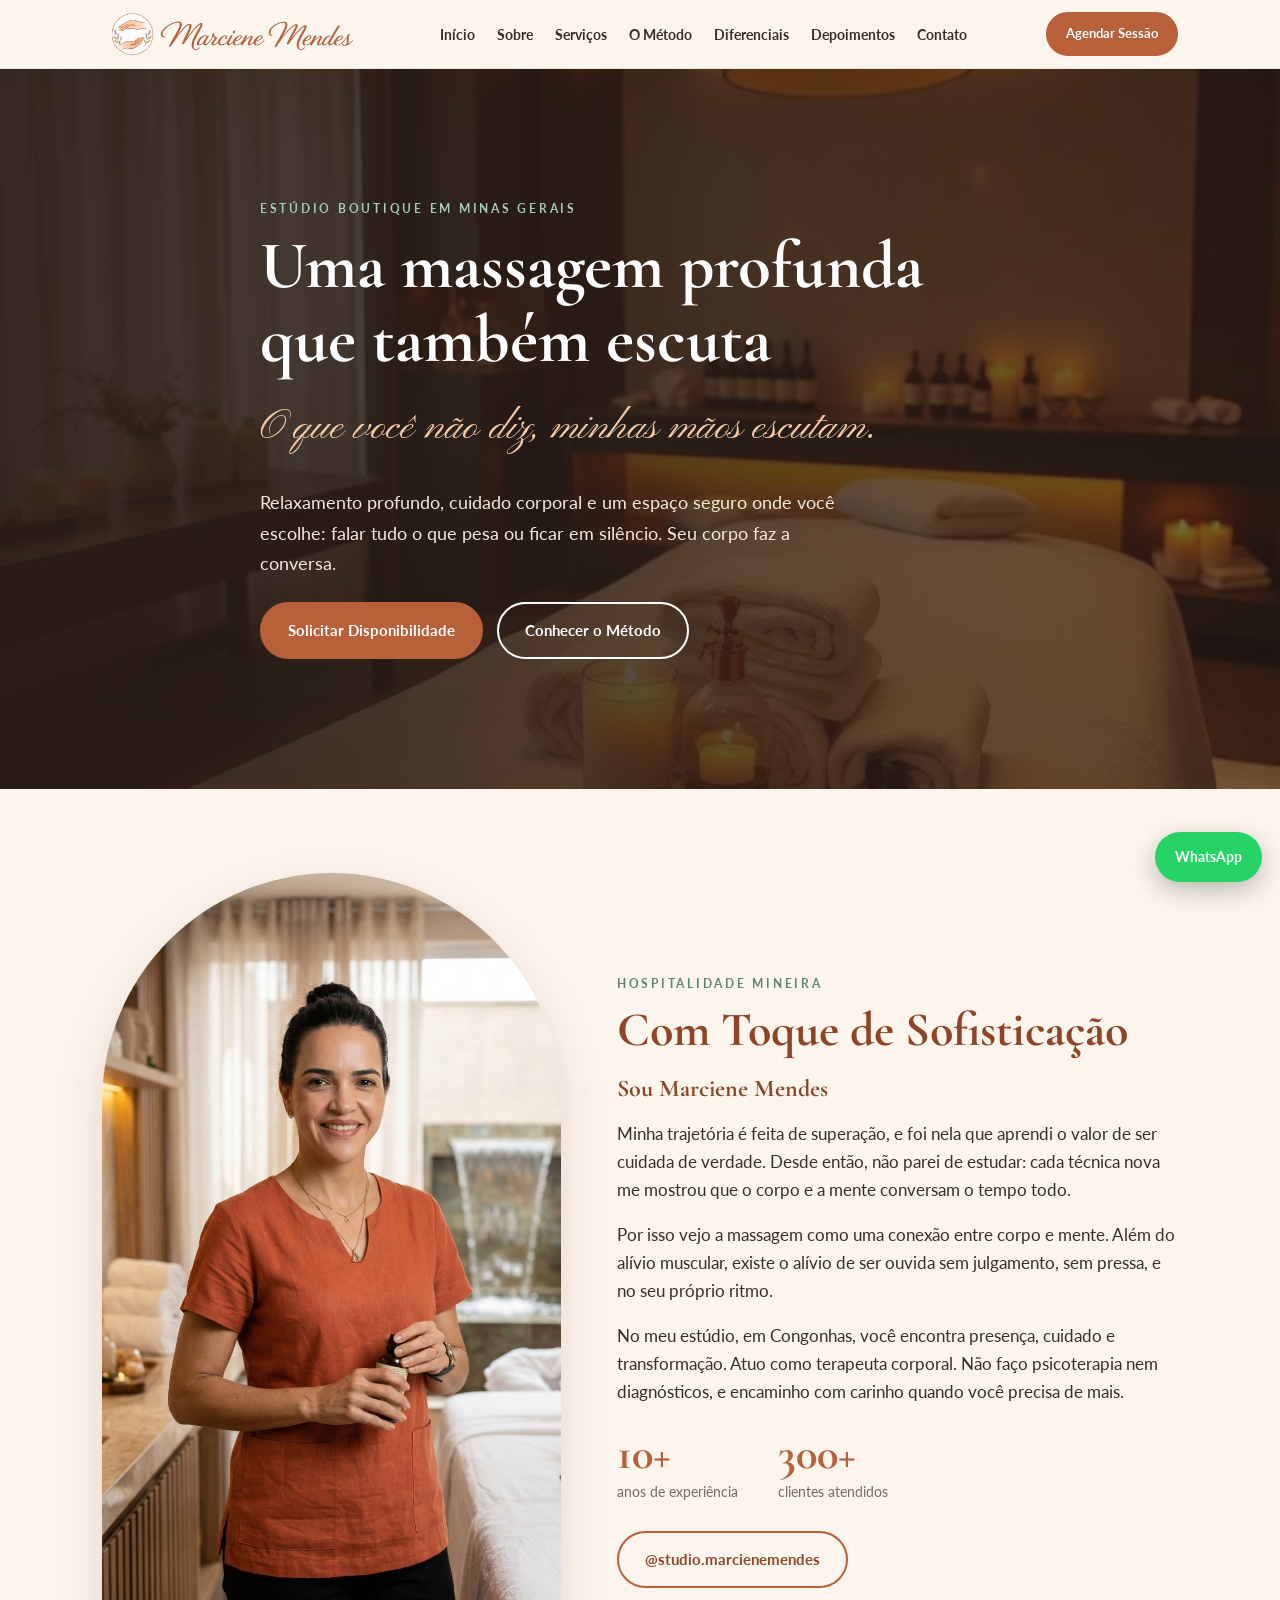
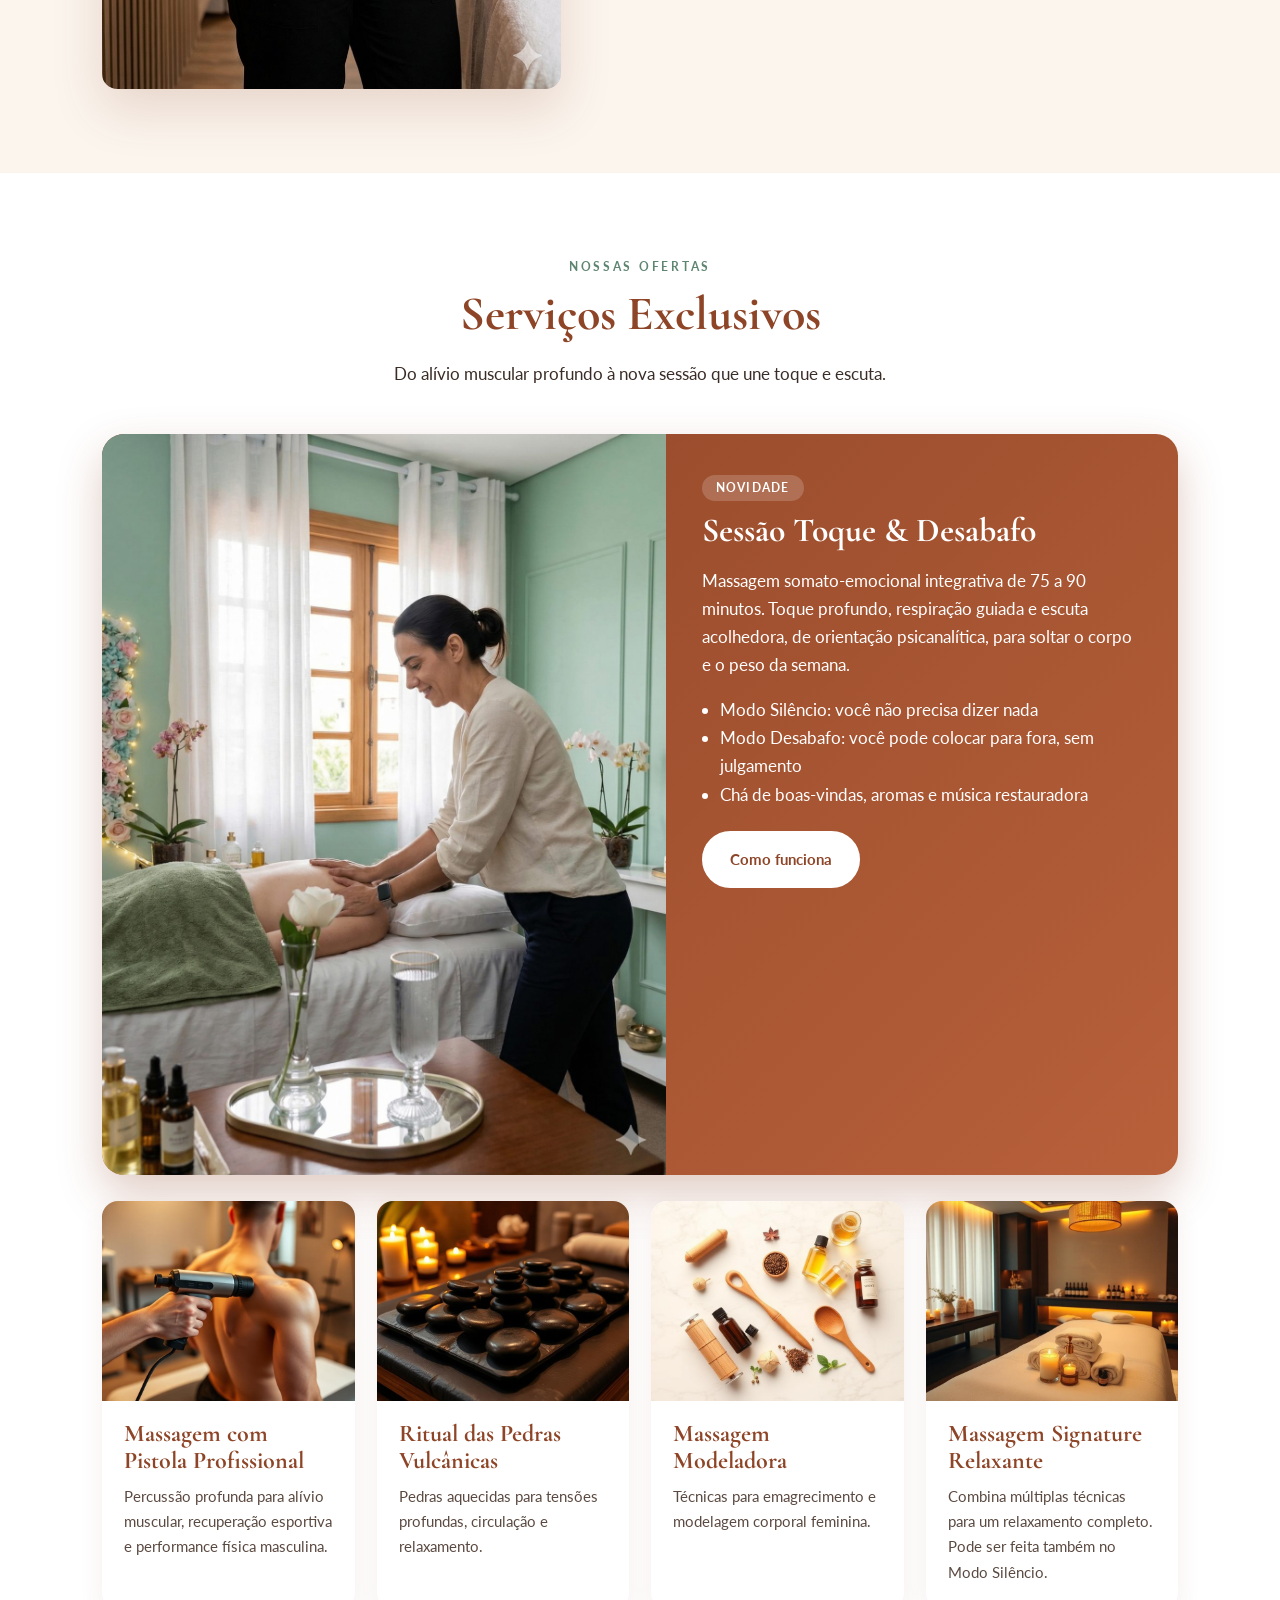
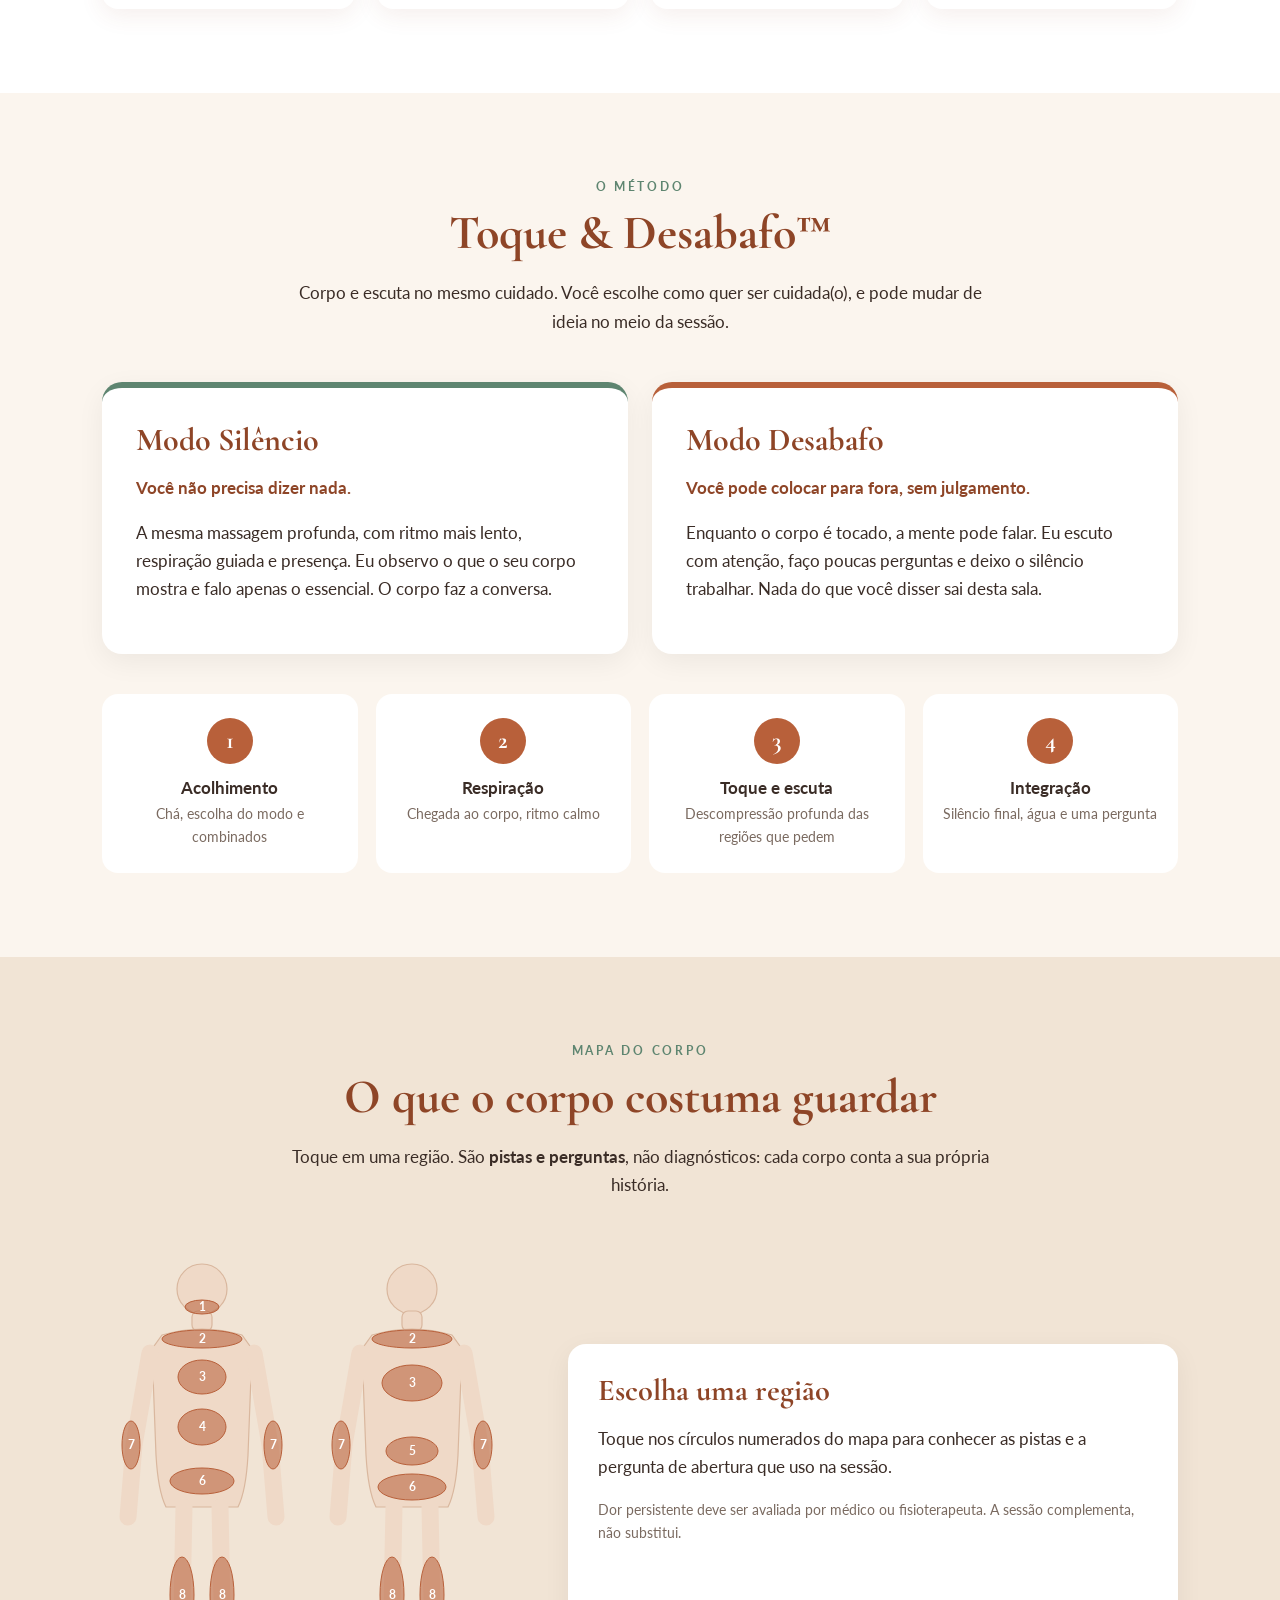
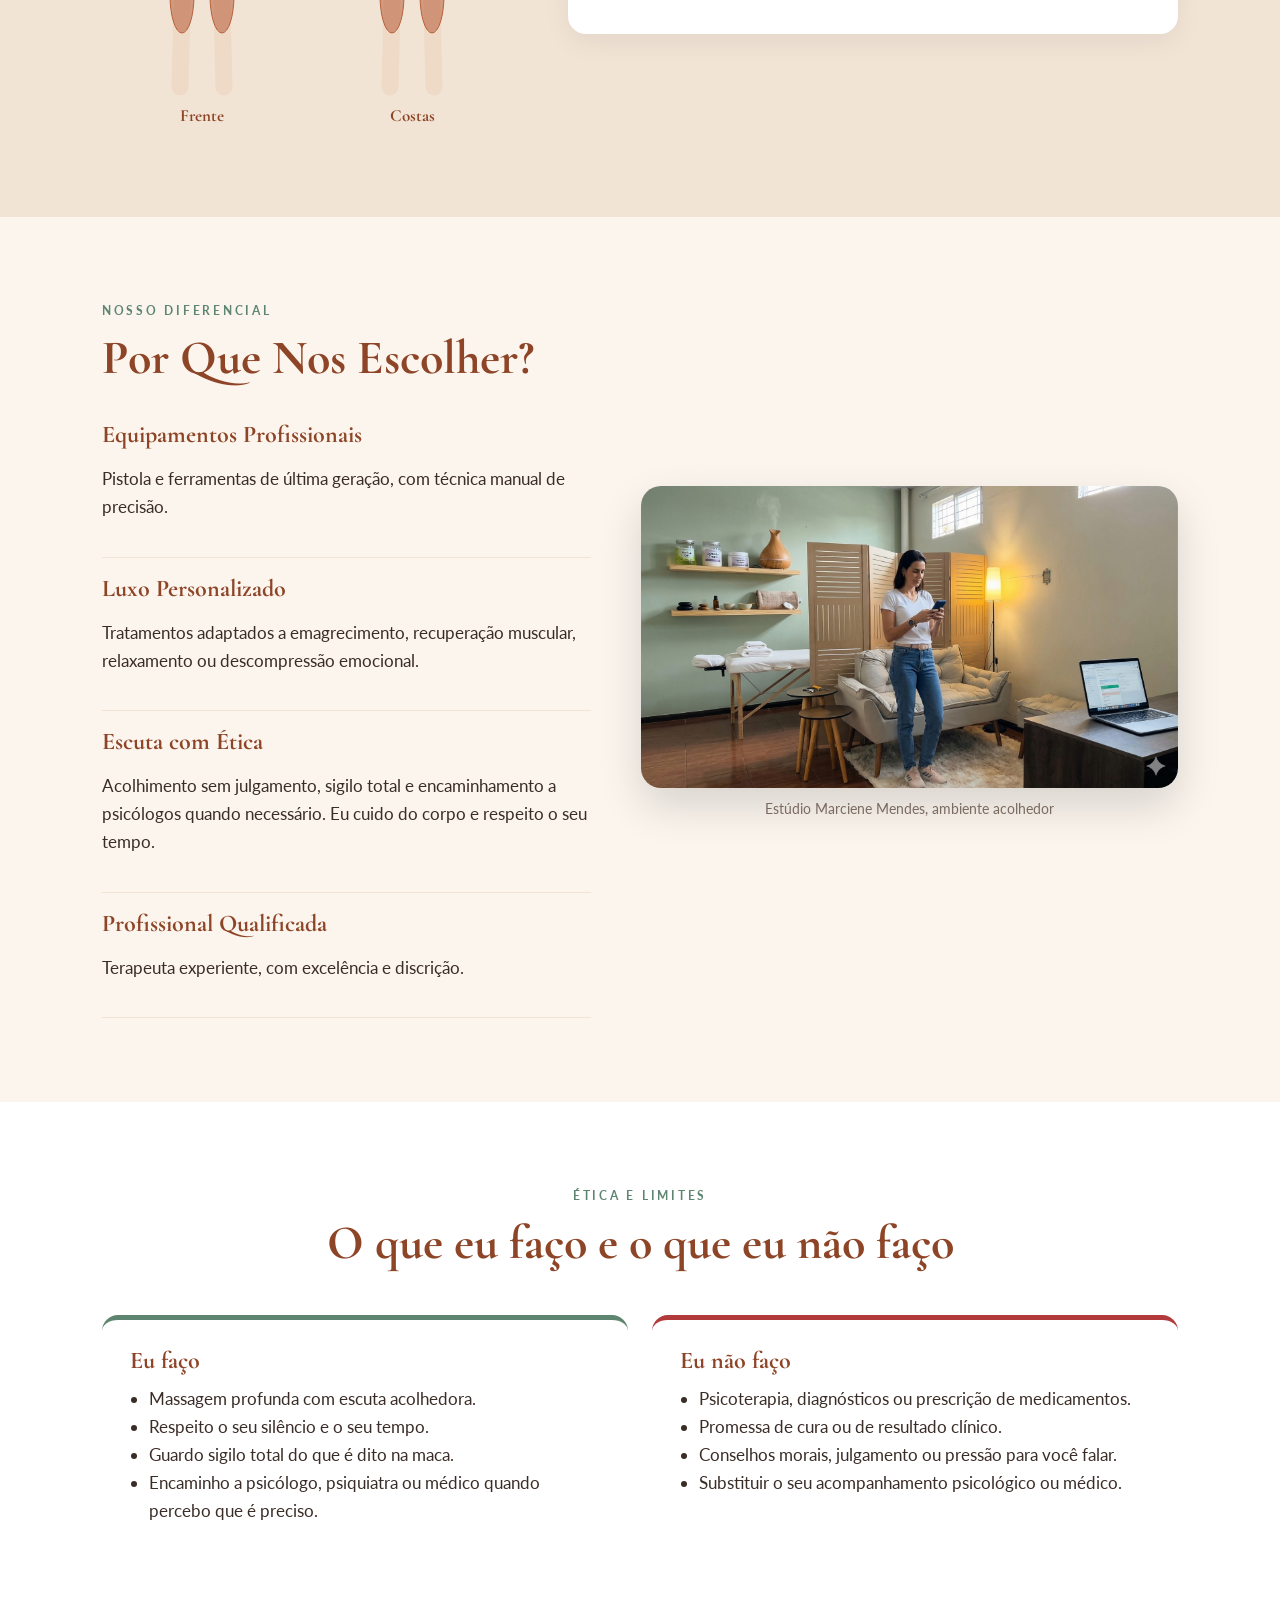
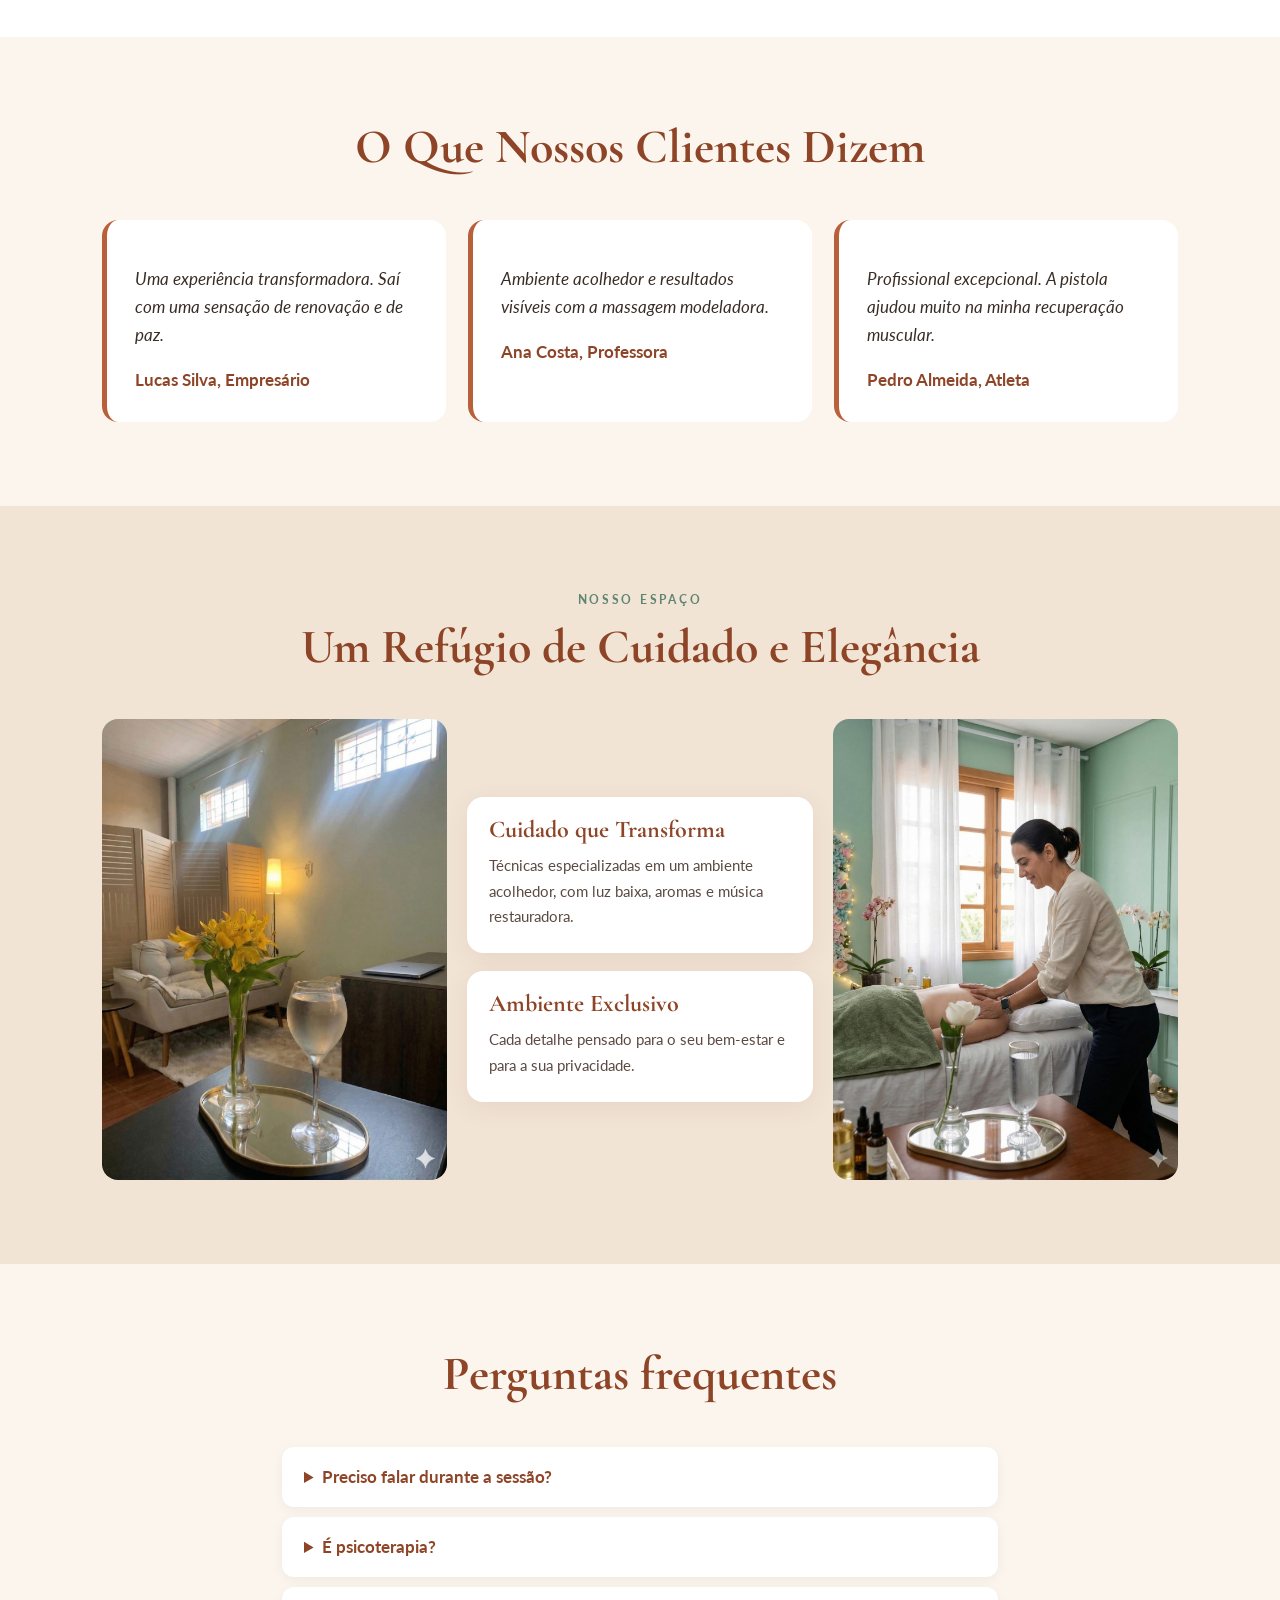
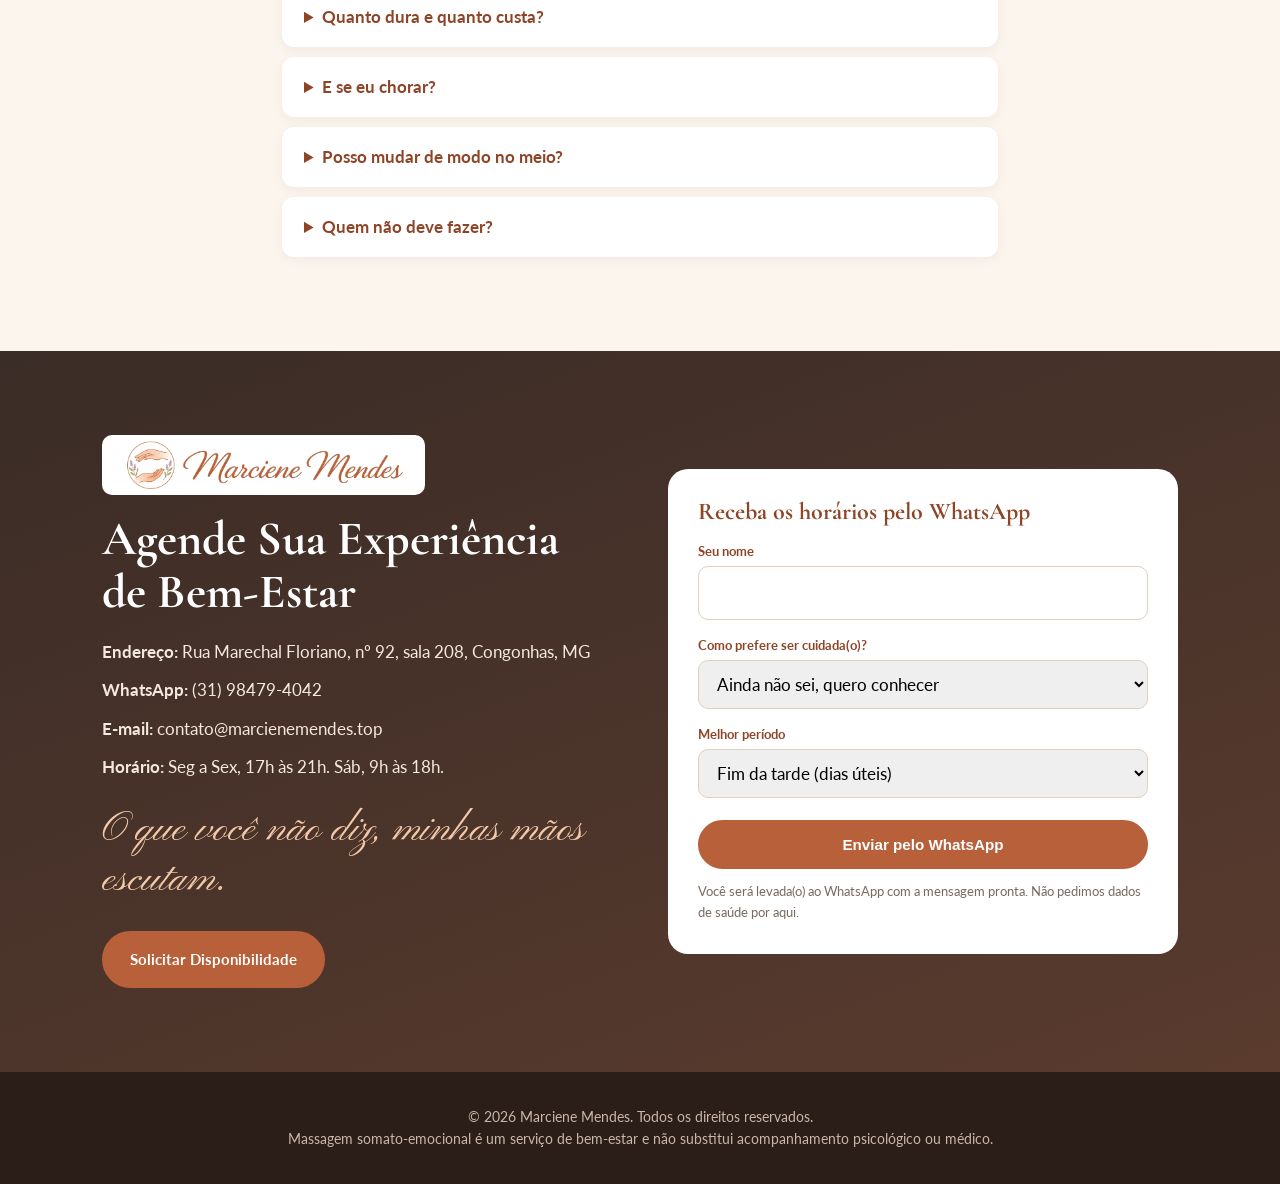
==== index.html @ 890df352 "Novo site Marciene Mendes (massagem somato-emocional) e arquivos antigos do Lovable Co-Authored-By: " ====
<!doctype html>
<html lang="pt-BR">
<head>
<meta charset="utf-8">
<meta name="viewport" content="width=device-width,initial-scale=1">
<title>Marciene Mendes | Massagem somato-emocional em Congonhas, MG</title>
<meta name="description" content="Terapeuta corporal em Congonhas, MG. Massagem profunda com escuta acolhedora: você escolhe falar ou ficar em silêncio. O que você não diz, minhas mãos escutam.">
<link rel="preconnect" href="https://fonts.googleapis.com">
<link href="https://fonts.googleapis.com/css2?family=Cormorant+Garamond:wght@500;600;700&family=Lato:wght@300;400;700&family=Pinyon+Script&display=swap" rel="stylesheet">
<style>
:root{--terra:#B8603A;--terra-d:#8E4527;--sage:#A9C8B4;--sage-d:#5E8570;--lav:#8E7CB3;--cream:#FBF5EE;--sand:#F1E4D5;--ink:#3A2C26;--mute:#7A6A60}
*{box-sizing:border-box}
html{scroll-behavior:smooth}
body{margin:0;font-family:'Lato',sans-serif;color:var(--ink);background:var(--cream);line-height:1.65;font-size:17px}
h1,h2,h3{font-family:'Cormorant Garamond',serif;color:var(--terra-d);line-height:1.1;margin:0 0 .4em}
h1{font-size:clamp(2.4rem,6vw,4.2rem);font-weight:700}
h2{font-size:clamp(2rem,4.5vw,3rem);font-weight:700}
h3{font-size:1.5rem}
a{color:inherit}
img{max-width:100%;display:block}
.wrap{max-width:1120px;margin:0 auto;padding:0 22px}
section{padding:84px 0;scroll-margin-top:68px}
.eyebrow{font-size:.78rem;letter-spacing:.22em;text-transform:uppercase;color:var(--sage-d);font-weight:700;margin-bottom:10px}
.script{font-family:'Pinyon Script',cursive;color:var(--terra);font-size:clamp(1.8rem,4vw,2.6rem);line-height:1.2}
.btn{display:inline-block;padding:14px 26px;border-radius:40px;font-weight:700;text-decoration:none;font-size:.95rem;transition:.2s;border:2px solid var(--terra);cursor:pointer}
.btn.fill{background:var(--terra);color:#fff}.btn.fill:hover{background:var(--terra-d);border-color:var(--terra-d)}
.btn.line{background:transparent;color:var(--terra-d)}.btn.line:hover{background:var(--terra);color:#fff}
header{position:sticky;top:0;z-index:50;background:rgba(251,245,238,.94);backdrop-filter:blur(8px);border-bottom:1px solid var(--sand)}
.nav{display:flex;align-items:center;justify-content:space-between;height:68px}
.nav img{height:42px}
.nav ul{display:flex;gap:22px;list-style:none;margin:0;padding:0}
.nav a{text-decoration:none;font-size:.88rem;font-weight:700;color:var(--ink)}
.nav a:hover{color:var(--terra)}
.nav .btn{padding:9px 18px;font-size:.82rem}
.burger{display:none;background:none;border:0;font-size:1.7rem;color:var(--terra-d)}
.hero{position:relative;padding:0;min-height:min(88vh,720px);display:flex;align-items:center;color:#fff;background:#2b1d17}
.hero::before{content:"";position:absolute;inset:0;background:url('assets/spa-ambiente-DT-0Y71L.jpg') center/cover;opacity:.55}
.hero::after{content:"";position:absolute;inset:0;background:linear-gradient(90deg,rgba(43,29,23,.88),rgba(43,29,23,.35))}
.hero .wrap{position:relative;z-index:2;padding-top:60px;padding-bottom:60px}
.hero h1{color:#fff;max-width:760px}
.hero .eyebrow{color:var(--sage)}
.hero p.lead{max-width:600px;font-size:1.15rem;color:#f4e9de}
.hero .script{color:#F4C9A8;margin:.3em 0 .8em}
.hero .actions{display:flex;gap:14px;flex-wrap:wrap;margin-top:24px}
.hero .btn.line{color:#fff;border-color:#fff}.hero .btn.line:hover{background:#fff;color:var(--terra-d)}
.sobre-grid{display:grid;grid-template-columns:.9fr 1.1fr;gap:56px;align-items:center}
.sobre-grid .photo{border-radius:240px 240px 16px 16px;overflow:hidden;box-shadow:0 20px 50px rgba(142,69,39,.18)}
.stats{display:flex;gap:40px;margin:26px 0}
.stats b{font-family:'Cormorant Garamond',serif;font-size:2.8rem;color:var(--terra);display:block;line-height:1}
.stats span{font-size:.85rem;color:var(--mute)}
.alt{background:#fff}
.sand{background:var(--sand)}
.title-c{text-align:center;max-width:720px;margin:0 auto 46px}
.cards{display:grid;grid-template-columns:repeat(auto-fit,minmax(240px,1fr));gap:22px}
.card{background:#fff;border-radius:16px;overflow:hidden;box-shadow:0 6px 24px rgba(142,69,39,.09);display:flex;flex-direction:column}
.card img{height:200px;width:100%;object-fit:cover}
.card .in{padding:20px 22px 24px}
.card p{margin:.4em 0 0;color:#5b4a41;font-size:.96rem}
.featured{display:grid;grid-template-columns:1.1fr 1fr;background:linear-gradient(135deg,var(--terra-d),var(--terra));border-radius:22px;overflow:hidden;margin-bottom:26px;color:#fff;box-shadow:0 18px 44px rgba(142,69,39,.28)}
.featured img{height:100%;width:100%;object-fit:cover;min-height:340px}
.featured .in{padding:38px 36px}
.featured h3{color:#fff;font-size:2.1rem}
.featured .tag{display:inline-block;background:rgba(255,255,255,.18);border-radius:20px;padding:3px 14px;font-size:.78rem;font-weight:700;letter-spacing:.1em;text-transform:uppercase;margin-bottom:12px}
.featured ul{padding-left:1.1em;margin:14px 0 22px}
.featured .btn.fill{background:#fff;color:var(--terra-d);border-color:#fff}
.modes{display:grid;grid-template-columns:1fr 1fr;gap:24px}
.mode{border-radius:20px;padding:34px;background:#fff;border-top:6px solid var(--sage-d);box-shadow:0 8px 28px rgba(0,0,0,.06)}
.mode.b{border-color:var(--terra)}
.mode h3{font-size:2rem}
.mode .promise{font-weight:700;color:var(--terra-d)}
.steps{display:grid;grid-template-columns:repeat(4,1fr);gap:18px;margin-top:40px}
.step{text-align:center;padding:24px 16px;background:#fff;border-radius:16px}
.step .n{width:46px;height:46px;border-radius:50%;background:var(--terra);color:#fff;display:flex;align-items:center;justify-content:center;font-family:'Cormorant Garamond',serif;font-size:1.5rem;font-weight:700;margin:0 auto 10px}
.step small{color:var(--mute);display:block}
.mapa{display:grid;grid-template-columns:420px 1fr;gap:46px;align-items:center}
.mapa svg{width:100%;height:auto}
.zone{cursor:pointer;transition:.2s}
.zone:hover,.zone.on{fill-opacity:.95}
.mapa .panel{background:#fff;border-radius:18px;padding:30px;min-height:290px;box-shadow:0 8px 28px rgba(0,0,0,.06)}
.mapa .panel h3{font-size:1.9rem}
.mapa .panel .hint{color:var(--mute);font-size:.88rem;margin-top:14px}
.mapa .q{font-style:italic;color:var(--terra-d);font-size:1.1rem}
.ethics{display:grid;grid-template-columns:1fr 1fr;gap:24px}
.ethics .col{background:#fff;border-radius:16px;padding:28px}
.ethics .no{border-top:5px solid #B23A3A}.ethics .yes{border-top:5px solid var(--sage-d)}
.ethics ul{padding-left:1.1em;margin:10px 0 0}
.diff{display:grid;grid-template-columns:1fr 1.1fr;gap:50px;align-items:center}
.diff .list>div{padding:18px 0;border-bottom:1px solid var(--sand)}
.diff img{border-radius:20px;box-shadow:0 18px 44px rgba(0,0,0,.14)}
.quotes{display:grid;grid-template-columns:repeat(auto-fit,minmax(260px,1fr));gap:22px}
.quote{background:#fff;border-radius:16px;padding:28px;border-left:5px solid var(--terra)}
.quote p{font-style:italic}.quote b{display:block;margin-top:12px;color:var(--terra-d)}
.espaco{display:grid;grid-template-columns:1fr 1fr 1fr;gap:20px;align-items:stretch}
.espaco img{border-radius:16px;height:100%;object-fit:cover;min-height:260px}
.espaco .txt{display:flex;flex-direction:column;justify-content:center;gap:18px}
details{background:#fff;border-radius:12px;padding:16px 22px;margin:10px 0;box-shadow:0 3px 12px rgba(0,0,0,.05)}
summary{cursor:pointer;font-weight:700;color:var(--terra-d)}
.contato{background:linear-gradient(160deg,#3A2C26,#5a3b2e);color:#f4e9de}
.contato h2{color:#fff}
.contato .grid{display:grid;grid-template-columns:1fr 1fr;gap:56px;align-items:center}
.contato .info p{margin:.6em 0}
.contato img.logo{height:60px;background:#fff;border-radius:10px;padding:6px 14px;margin-bottom:18px}
.form{background:#fff;color:var(--ink);border-radius:20px;padding:30px}
.form label{display:block;font-size:.84rem;font-weight:700;margin:14px 0 4px;color:var(--terra-d)}
.form input,.form select{width:100%;padding:12px 14px;border:1px solid #e0d0c0;border-radius:10px;font:inherit}
.form .btn{width:100%;margin-top:22px;text-align:center}
.form small{display:block;margin-top:12px;color:var(--mute);font-size:.8rem}
footer{background:#2b1d17;color:#c9b8aa;text-align:center;padding:34px 22px;font-size:.85rem}
.wa{position:fixed;right:18px;bottom:18px;z-index:60;background:#25D366;color:#fff;border-radius:50px;padding:13px 20px;font-weight:700;text-decoration:none;box-shadow:0 8px 24px rgba(0,0,0,.25);font-size:.9rem}
@media(max-width:900px){
 .nav ul{display:none;position:absolute;top:68px;left:0;right:0;background:var(--cream);flex-direction:column;padding:18px 22px;gap:14px;border-bottom:1px solid var(--sand)}
 .nav ul.open{display:flex}.burger{display:block}.nav .btn{display:none}
 .sobre-grid,.featured,.modes,.ethics,.diff,.contato .grid,.mapa,.espaco{grid-template-columns:1fr}
 .steps{grid-template-columns:1fr 1fr}
 section{padding:60px 0}
 .sobre-grid .photo{max-width:340px;margin:0 auto}
}
</style>
</head>
<body>

<header><div class="wrap nav">
<a href="#inicio"><img src="assets/logo-marciene-8ZEQM9sk.png" alt="Marciene Mendes"></a>
<button class="burger" aria-label="Menu" onclick="document.getElementById('menu').classList.toggle('open')">&#9776;</button>
<ul id="menu">
<li><a href="#inicio">Início</a></li><li><a href="#sobre">Sobre</a></li><li><a href="#servicos">Serviços</a></li>
<li><a href="#metodo">O Método</a></li><li><a href="#diferenciais">Diferenciais</a></li><li><a href="#depoimentos">Depoimentos</a></li><li><a href="#contato">Contato</a></li>
</ul>
<a class="btn fill" href="#contato">Agendar Sessão</a>
</div></header>

<section class="hero" id="inicio"><div class="wrap">
<div class="eyebrow">Estúdio Boutique em Minas Gerais</div>
<h1>Uma massagem profunda que também escuta</h1>
<div class="script">O que você não diz, minhas mãos escutam.</div>
<p class="lead">Relaxamento profundo, cuidado corporal e um espaço seguro onde você escolhe: falar tudo o que pesa ou ficar em silêncio. Seu corpo faz a conversa.</p>
<div class="actions">
<a class="btn fill" id="wa1" href="#contato">Solicitar Disponibilidade</a>
<a class="btn line" href="#metodo">Conhecer o Método</a>
</div></div></section>

<section id="sobre"><div class="wrap sobre-grid">
<div class="photo"><img src="assets/marciene-foto-BiCtUOHQ.jpg" alt="Marciene Mendes, terapeuta corporal" loading="lazy"></div>
<div>
<div class="eyebrow">Hospitalidade Mineira</div>
<h2>Com Toque de Sofisticação</h2>
<h3>Sou Marciene Mendes</h3>
<p>Minha trajetória é feita de superação, e foi nela que aprendi o valor de ser cuidada de verdade. Desde então, não parei de estudar: cada técnica nova me mostrou que o corpo e a mente conversam o tempo todo.</p>
<p>Por isso vejo a massagem como uma conexão entre corpo e mente. Além do alívio muscular, existe o alívio de ser ouvida sem julgamento, sem pressa, e no seu próprio ritmo.</p>
<p>No meu estúdio, em Congonhas, você encontra presença, cuidado e transformação. Atuo como terapeuta corporal. Não faço psicoterapia nem diagnósticos, e encaminho com carinho quando você precisa de mais.</p>
<div class="stats"><div><b>10+</b><span>anos de experiência</span></div><div><b>300+</b><span>clientes atendidos</span></div></div>
<a class="btn line" href="https://instagram.com/studio.marcienemendes" target="_blank" rel="noopener">@studio.marcienemendes</a>
</div></div></section>

<section id="servicos" class="alt"><div class="wrap">
<div class="title-c"><div class="eyebrow">Nossas Ofertas</div><h2>Serviços Exclusivos</h2>
<p>Do alívio muscular profundo à nova sessão que une toque e escuta.</p></div>

<div class="featured">
<img src="assets/massagem-sessao-BvLfZwQI.jpg" alt="Sessão de massagem somato-emocional" loading="lazy">
<div class="in"><span class="tag">Novidade</span>
<h3>Sessão Toque &amp; Desabafo</h3>
<p>Massagem somato-emocional integrativa de 75 a 90 minutos. Toque profundo, respiração guiada e escuta acolhedora, de orientação psicanalítica, para soltar o corpo e o peso da semana.</p>
<ul><li>Modo Silêncio: você não precisa dizer nada</li><li>Modo Desabafo: você pode colocar para fora, sem julgamento</li><li>Chá de boas-vindas, aromas e música restauradora</li></ul>
<a class="btn fill" href="#metodo">Como funciona</a></div></div>

<div class="cards">
<div class="card"><img src="assets/massage-gun-CqrX6GYw.jpg" alt="Massagem com pistola profissional" loading="lazy"><div class="in"><h3>Massagem com Pistola Profissional</h3><p>Percussão profunda para alívio muscular, recuperação esportiva e performance física masculina.</p></div></div>
<div class="card"><img src="assets/pedras-vulcanicas-B2RbZDsI.jpg" alt="Ritual das pedras vulcânicas" loading="lazy"><div class="in"><h3>Ritual das Pedras Vulcânicas</h3><p>Pedras aquecidas para tensões profundas, circulação e relaxamento.</p></div></div>
<div class="card"><img src="assets/massage-feminina-BzUEQjAC.jpg" alt="Massagem modeladora" loading="lazy"><div class="in"><h3>Massagem Modeladora</h3><p>Técnicas para emagrecimento e modelagem corporal feminina.</p></div></div>
<div class="card"><img src="assets/spa-ambiente-DT-0Y71L.jpg" alt="Massagem signature relaxante" loading="lazy"><div class="in"><h3>Massagem Signature Relaxante</h3><p>Combina múltiplas técnicas para um relaxamento completo. Pode ser feita também no Modo Silêncio.</p></div></div>
</div></div></section>

<section id="metodo"><div class="wrap">
<div class="title-c"><div class="eyebrow">O Método</div><h2>Toque &amp; Desabafo™</h2>
<p>Corpo e escuta no mesmo cuidado. Você escolhe como quer ser cuidada(o), e pode mudar de ideia no meio da sessão.</p></div>
<div class="modes">
<div class="mode"><h3>Modo Silêncio</h3><p class="promise">Você não precisa dizer nada.</p>
<p>A mesma massagem profunda, com ritmo mais lento, respiração guiada e presença. Eu observo o que o seu corpo mostra e falo apenas o essencial. O corpo faz a conversa.</p></div>
<div class="mode b"><h3>Modo Desabafo</h3><p class="promise">Você pode colocar para fora, sem julgamento.</p>
<p>Enquanto o corpo é tocado, a mente pode falar. Eu escuto com atenção, faço poucas perguntas e deixo o silêncio trabalhar. Nada do que você disser sai desta sala.</p></div>
</div>
<div class="steps">
<div class="step"><div class="n">1</div><b>Acolhimento</b><small>Chá, escolha do modo e combinados</small></div>
<div class="step"><div class="n">2</div><b>Respiração</b><small>Chegada ao corpo, ritmo calmo</small></div>
<div class="step"><div class="n">3</div><b>Toque e escuta</b><small>Descompressão profunda das regiões que pedem</small></div>
<div class="step"><div class="n">4</div><b>Integração</b><small>Silêncio final, água e uma pergunta</small></div>
</div>
</div></section>

<section class="sand"><div class="wrap">
<div class="title-c"><div class="eyebrow">Mapa do Corpo</div><h2>O que o corpo costuma guardar</h2>
<p>Toque em uma região. São <b>pistas e perguntas</b>, não diagnósticos: cada corpo conta a sua própria história.</p></div>
<div class="mapa">
<div id="mapsvg"></div>
<div class="panel" id="panel"><h3>Escolha uma região</h3><p>Toque nos círculos numerados do mapa para conhecer as pistas e a pergunta de abertura que uso na sessão.</p><p class="hint">Dor persistente deve ser avaliada por médico ou fisioterapeuta. A sessão complementa, não substitui.</p></div>
</div></div></section>

<section id="diferenciais"><div class="wrap diff">
<div><div class="eyebrow">Nosso Diferencial</div><h2>Por Que Nos Escolher?</h2>
<div class="list">
<div><h3>Equipamentos Profissionais</h3><p>Pistola e ferramentas de última geração, com técnica manual de precisão.</p></div>
<div><h3>Luxo Personalizado</h3><p>Tratamentos adaptados a emagrecimento, recuperação muscular, relaxamento ou descompressão emocional.</p></div>
<div><h3>Escuta com Ética</h3><p>Acolhimento sem julgamento, sigilo total e encaminhamento a psicólogos quando necessário. Eu cuido do corpo e respeito o seu tempo.</p></div>
<div><h3>Profissional Qualificada</h3><p>Terapeuta experiente, com excelência e discrição.</p></div>
</div></div>
<div><img src="assets/studio-ambiente-CnL20YJd.jpg" alt="Estúdio Marciene Mendes, ambiente acolhedor" loading="lazy"><p style="text-align:center;color:var(--mute);font-size:.85rem;margin-top:10px">Estúdio Marciene Mendes, ambiente acolhedor</p></div>
</div></section>

<section class="alt"><div class="wrap">
<div class="title-c"><div class="eyebrow">Ética e limites</div><h2>O que eu faço e o que eu não faço</h2></div>
<div class="ethics">
<div class="col yes"><h3>Eu faço</h3><ul><li>Massagem profunda com escuta acolhedora.</li><li>Respeito o seu silêncio e o seu tempo.</li><li>Guardo sigilo total do que é dito na maca.</li><li>Encaminho a psicólogo, psiquiatra ou médico quando percebo que é preciso.</li></ul></div>
<div class="col no"><h3>Eu não faço</h3><ul><li>Psicoterapia, diagnósticos ou prescrição de medicamentos.</li><li>Promessa de cura ou de resultado clínico.</li><li>Conselhos morais, julgamento ou pressão para você falar.</li><li>Substituir o seu acompanhamento psicológico ou médico.</li></ul></div>
</div></div></section>

<section id="depoimentos"><div class="wrap">
<div class="title-c"><h2>O Que Nossos Clientes Dizem</h2></div>
<div class="quotes">
<div class="quote"><p>Uma experiência transformadora. Saí com uma sensação de renovação e de paz.</p><b>Lucas Silva, Empresário</b></div>
<div class="quote"><p>Ambiente acolhedor e resultados visíveis com a massagem modeladora.</p><b>Ana Costa, Professora</b></div>
<div class="quote"><p>Profissional excepcional. A pistola ajudou muito na minha recuperação muscular.</p><b>Pedro Almeida, Atleta</b></div>
</div></div></section>

<section class="sand"><div class="wrap">
<div class="title-c"><div class="eyebrow">Nosso Espaço</div><h2>Um Refúgio de Cuidado e Elegância</h2></div>
<div class="espaco">
<img src="assets/recepcao-studio-DFFBD6kh.jpg" alt="Recepção do estúdio" loading="lazy">
<div class="txt"><div class="card"><div class="in"><h3>Cuidado que Transforma</h3><p>Técnicas especializadas em um ambiente acolhedor, com luz baixa, aromas e música restauradora.</p></div></div>
<div class="card"><div class="in"><h3>Ambiente Exclusivo</h3><p>Cada detalhe pensado para o seu bem-estar e para a sua privacidade.</p></div></div></div>
<img src="assets/massagem-sessao-BvLfZwQI.jpg" alt="Sala de atendimento" loading="lazy">
</div></div></section>

<section><div class="wrap" style="max-width:760px">
<div class="title-c"><h2>Perguntas frequentes</h2></div>
<details><summary>Preciso falar durante a sessão?</summary><p>Não. No Modo Silêncio você não precisa dizer nada. Se em algum momento quiser falar, o espaço é seu.</p></details>
<details><summary>É psicoterapia?</summary><p>Não. É uma massagem com escuta acolhedora. Não faço diagnóstico nem tratamento psicológico, e não substituo o acompanhamento com psicólogo ou psiquiatra. Quando percebo que você precisa de mais, encaminho.</p></details>
<details><summary>Quanto dura e quanto custa?</summary><p>A sessão completa dura de 75 a 90 minutos. Os valores e a disponibilidade são passados pelo WhatsApp, e há condição especial na Turma Fundadora de lançamento.</p></details>
<details><summary>E se eu chorar?</summary><p>Tudo bem. Reduzo o ritmo, mantenho o toque firme e deixo você descarregar no seu tempo, sem pressa e sem julgamento.</p></details>
<details><summary>Posso mudar de modo no meio?</summary><p>Pode. Você começa no silêncio e passa a falar, ou o contrário, quando quiser.</p></details>
<details><summary>Quem não deve fazer?</summary><p>Quem tem febre, infecção, suspeita de trombose, gravidez sem liberação médica, uso de anticoagulantes ou outras condições de saúde precisa avisar antes. Faço uma ficha de acolhimento na chegada.</p></details>
</div></section>

<section class="contato" id="contato"><div class="wrap grid">
<div class="info"><img class="logo" src="assets/logo-marciene-8ZEQM9sk.png" alt="Marciene Mendes">
<h2>Agende Sua Experiência de Bem-Estar</h2>
<p><b>Endereço:</b> Rua Marechal Floriano, nº 92, sala 208, Congonhas, MG</p>
<p><b>WhatsApp:</b> (31) 98479-4042</p>
<p><b>E-mail:</b> contato@marcienemendes.top</p>
<p><b>Horário:</b> Seg a Sex, 17h às 21h. Sáb, 9h às 18h.</p>
<p class="script" style="color:#F4C9A8">O que você não diz, minhas mãos escutam.</p>
<a class="btn fill" id="wa2" href="#" target="_blank" rel="noopener">Solicitar Disponibilidade</a>
</div>
<form class="form" id="f" onsubmit="return enviar(event)">
<h3>Receba os horários pelo WhatsApp</h3>
<label>Seu nome</label><input id="nome" required>
<label>Como prefere ser cuidada(o)?</label>
<select id="modo"><option>Ainda não sei, quero conhecer</option><option>Modo Silêncio</option><option>Modo Desabafo</option><option>Massagem relaxante tradicional</option></select>
<label>Melhor período</label>
<select id="per"><option>Fim da tarde (dias úteis)</option><option>Noite (dias úteis)</option><option>Sábado</option></select>
<button class="btn fill" type="submit">Enviar pelo WhatsApp</button>
<small>Você será levada(o) ao WhatsApp com a mensagem pronta. Não pedimos dados de saúde por aqui.</small>
</form>
</div></section>

<footer>&copy; 2026 Marciene Mendes. Todos os direitos reservados.<br>Massagem somato-emocional é um serviço de bem-estar e não substitui acompanhamento psicológico ou médico.</footer>
<a class="wa" id="wa3" href="#" target="_blank" rel="noopener">WhatsApp</a>

<script>
var NUM="553184794042";
function wa(t){return "https://wa.me/"+NUM+"?text="+encodeURIComponent(t)}
var base="Olá, Marciene! Gostaria de saber o valor e a disponibilidade para uma sessão.";
["wa1","wa2","wa3"].forEach(function(id){var e=document.getElementById(id);e.href=wa(base);e.target="_blank"});
function enviar(ev){ev.preventDefault();
 var t="Olá, Marciene! Sou "+document.getElementById("nome").value+". Quero conhecer a sessão Toque e Desabafo. Prefiro: "+document.getElementById("modo").value+". Melhor período: "+document.getElementById("per").value+". Pode me passar valores e horários?";
 window.open(wa(t),"_blank");return false}
document.querySelectorAll("#menu a").forEach(function(a){a.addEventListener("click",function(){document.getElementById("menu").classList.remove("open")})});

var Z={
1:["Mandíbula e ATM","Palavras engolidas, raiva contida, necessidade de controle.","Quais palavras ficaram presas essa semana?"],
2:["Pescoço, cervical e trapézios","Excesso de responsabilidade, cobrança, medo de julgamento.","De quem é o peso que está nesses ombros agora?"],
3:["Tórax, peitoral e diafragma","Mágoa, tristeza, luto, vulnerabilidade. A respiração fica curta.","O que ficou guardado no peito que ainda pesa lembrar?"],
4:["Plexo solar e abdômen","Dificuldade de digerir situações, ansiedade pelo futuro.","Que situação você sente que não está conseguindo digerir?"],
5:["Lombar e sacro","Insegurança, falta de apoio, medo de escassez.","Onde falta apoio na sua vida hoje?"],
6:["Pelve, glúteos e quadris","Culpa, rigidez, vontade de fugir de uma situação.","O que você não está se permitindo viver?"],
7:["Braços, punhos e mãos","Dificuldade de dizer não, de limitar, ou de receber depois de doar muito.","Para quem você precisa dizer um não firme?"],
8:["Pernas, joelhos e pés","Medo de avançar, indecisão, falta de aterramento.","Qual passo você vem adiando?"]};
var zf=[[1,100,52,17,7],[2,100,84,40,9],[3,100,122,24,17],[4,100,172,24,18],[6,100,226,32,13],[7,29,190,9,24],[7,171,190,9,24],[8,80,340,12,38],[8,120,340,12,38]];
var zb=[[2,100,84,40,9],[3,100,128,30,18],[5,100,196,26,14],[6,100,232,34,13],[7,29,190,9,24],[7,171,190,9,24],[8,80,340,12,38],[8,120,340,12,38]];
function fig(zs,ox,tt){var s='<g transform="translate('+ox+',10)"><g fill="#EFD9C7" stroke="#D9B79E" stroke-width="1.2"><circle cx="100" cy="34" r="25"/><rect x="90" y="56" width="20" height="20" rx="6"/><path d="M60 80 Q100 68 140 80 L150 94 L146 200 Q144 236 136 252 L64 252 Q56 236 54 200 L50 94 Z"/></g><g fill="none" stroke="#EFD9C7" stroke-width="17" stroke-linecap="round"><path d="M48 98 L32 190 L26 262"/><path d="M152 98 L168 190 L174 262"/><path d="M82 252 L80 350 L78 432"/><path d="M118 252 L120 350 L122 432"/></g>';
 zs.forEach(function(z){s+='<g class="zg" data-z="'+z[0]+'" onclick="pick('+z[0]+')" style="cursor:pointer"><ellipse class="zone" data-z="'+z[0]+'" cx="'+z[1]+'" cy="'+z[2]+'" rx="'+z[3]+'" ry="'+z[4]+'" fill="#B8603A" fill-opacity=".55" stroke="#B8603A"/><text x="'+z[1]+'" y="'+(z[2]+4)+'" text-anchor="middle" font-family="Lato" font-weight="700" font-size="12" fill="#fff" pointer-events="none">'+z[0]+'</text></g>'});
 return s+'<text x="100" y="466" text-anchor="middle" font-family="Cormorant Garamond" font-size="17" fill="#8E4527" font-weight="700">'+tt+'</text></g>'}
document.getElementById("mapsvg").innerHTML='<svg viewBox="0 0 420 480" xmlns="http://www.w3.org/2000/svg">'+fig(zf,0,"Frente")+fig(zb,210,"Costas")+'</svg>';
function pick(n){var d=Z[n];document.querySelectorAll(".zone").forEach(function(e){e.classList.toggle("on",e.getAttribute("data-z")==n)});
 document.getElementById("panel").innerHTML='<h3>'+n+'. '+d[0]+'</h3><p><b>Pistas que costumam aparecer:</b> '+d[1]+'</p><p class="q">Pergunta de abertura: "'+d[2]+'"</p><p class="hint">Hipóteses de trabalho, não diagnósticos. No Modo Silêncio, a pergunta é opcional.</p>'}
</script>
</body></html>
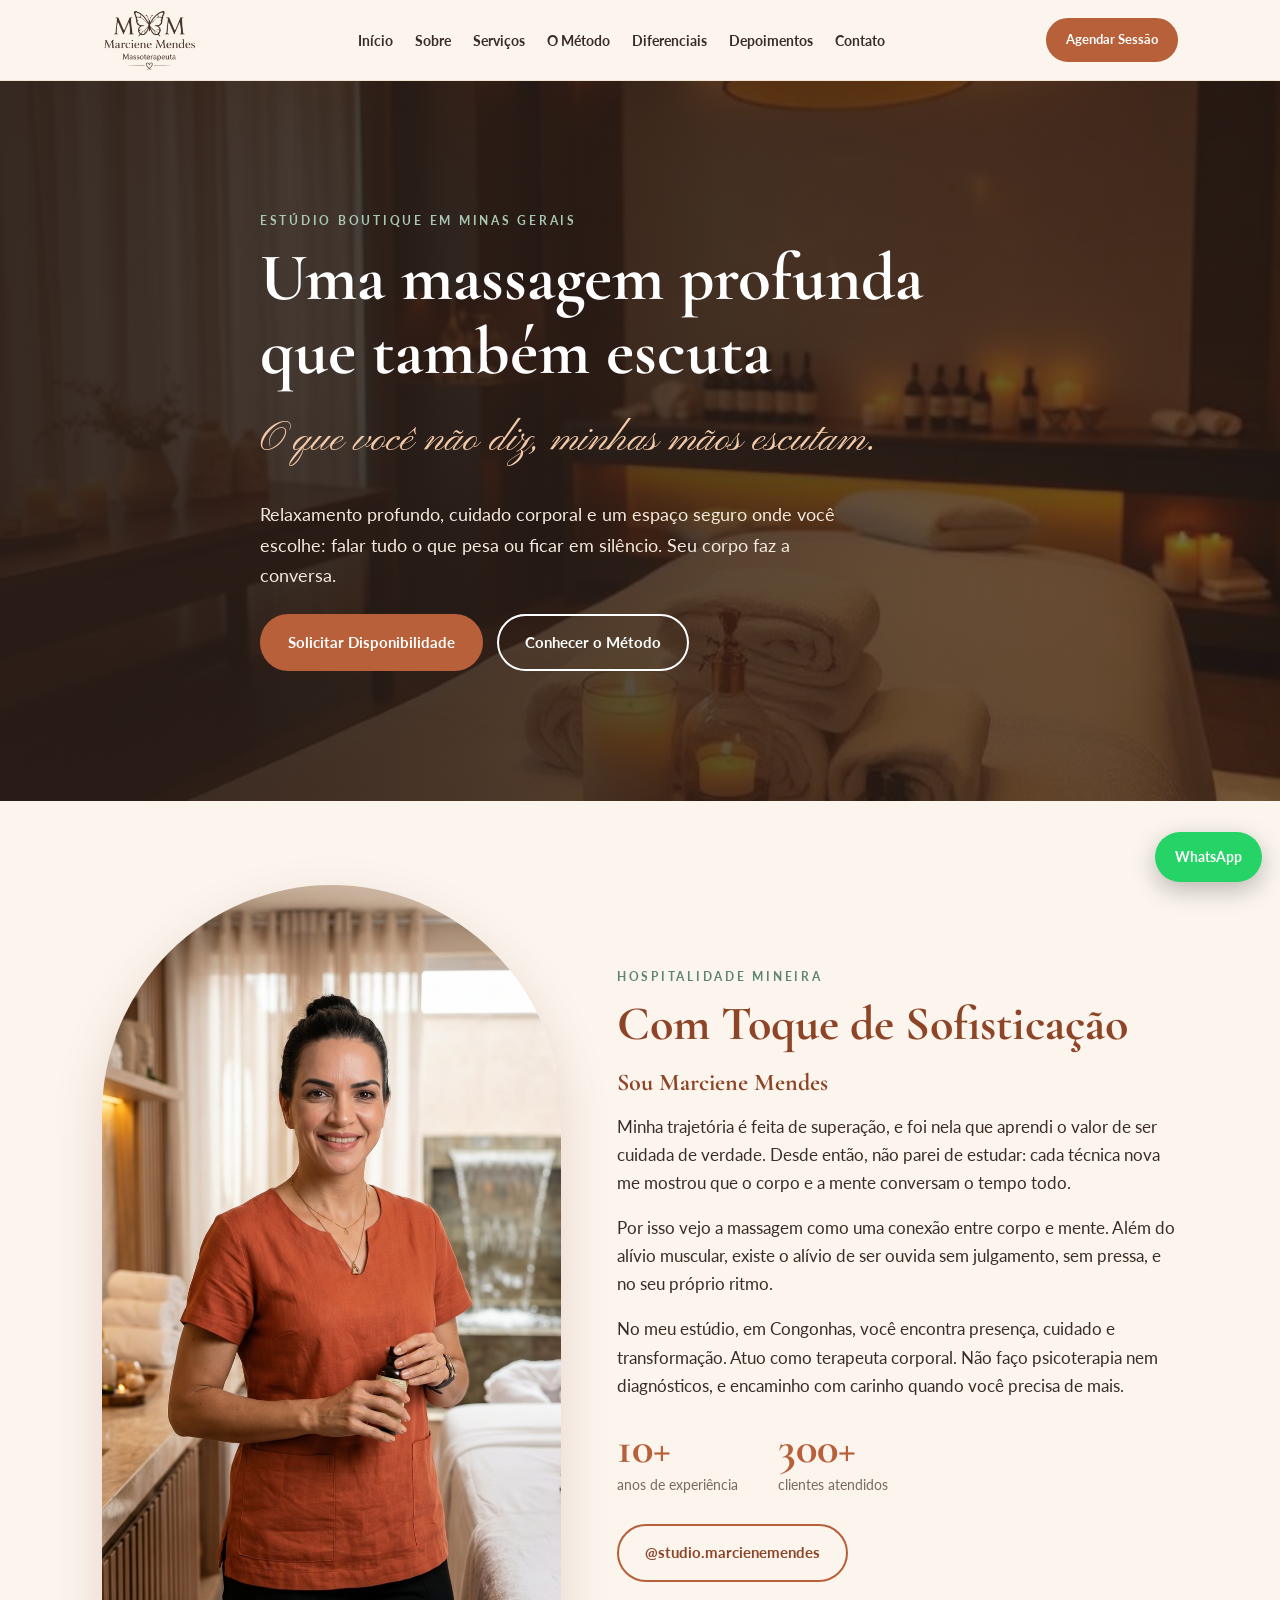
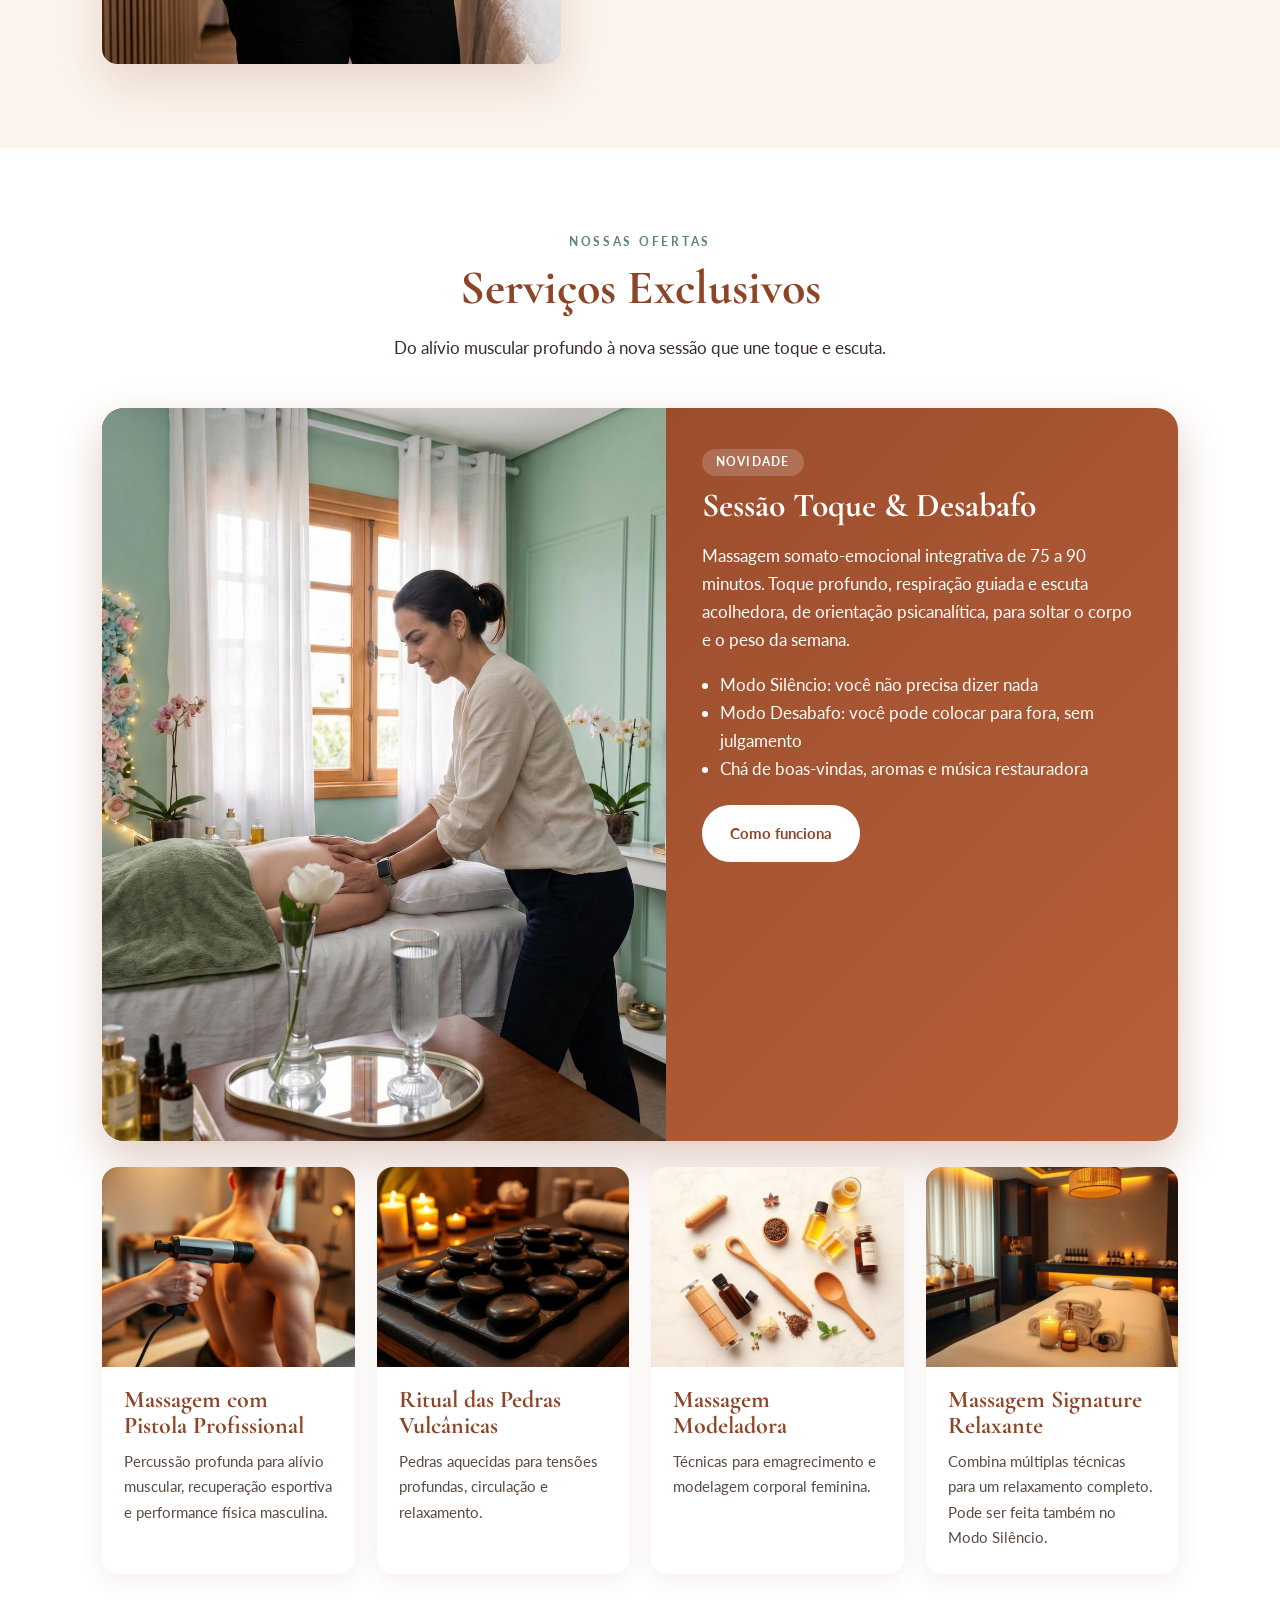
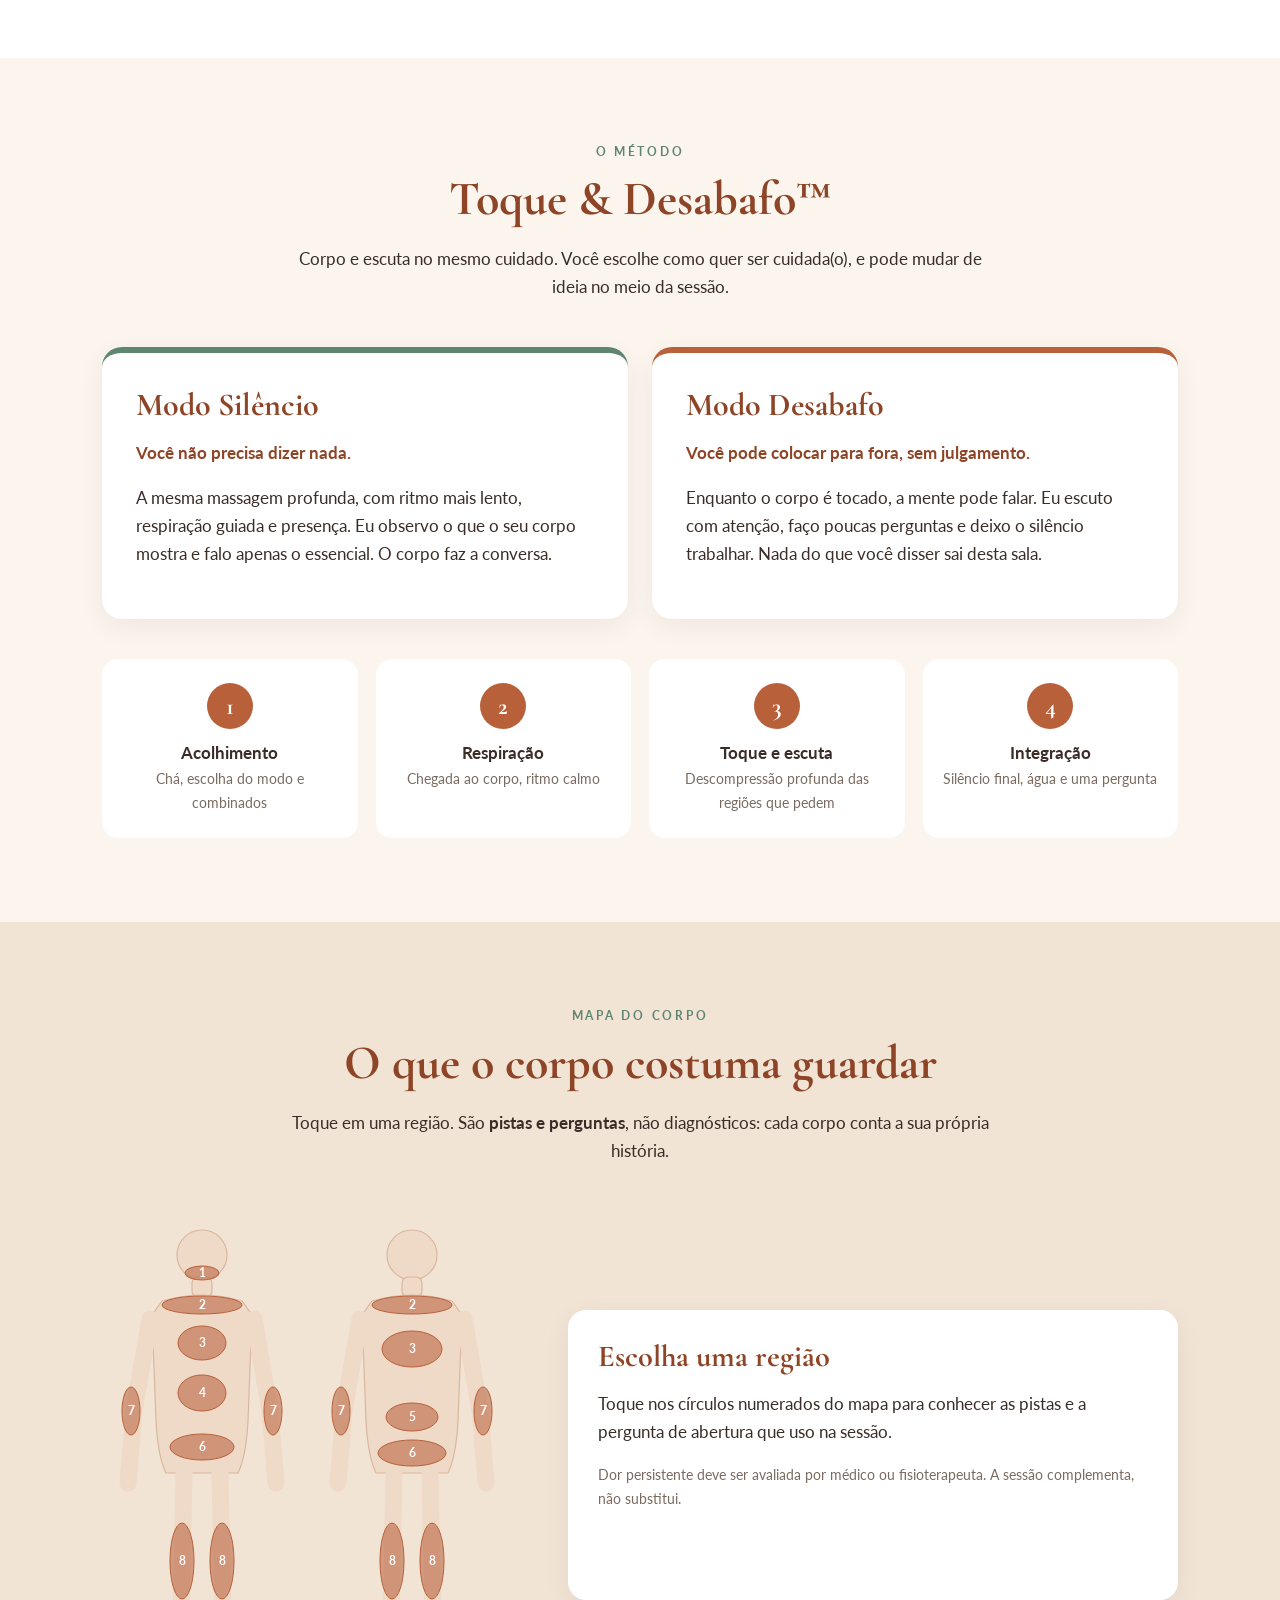
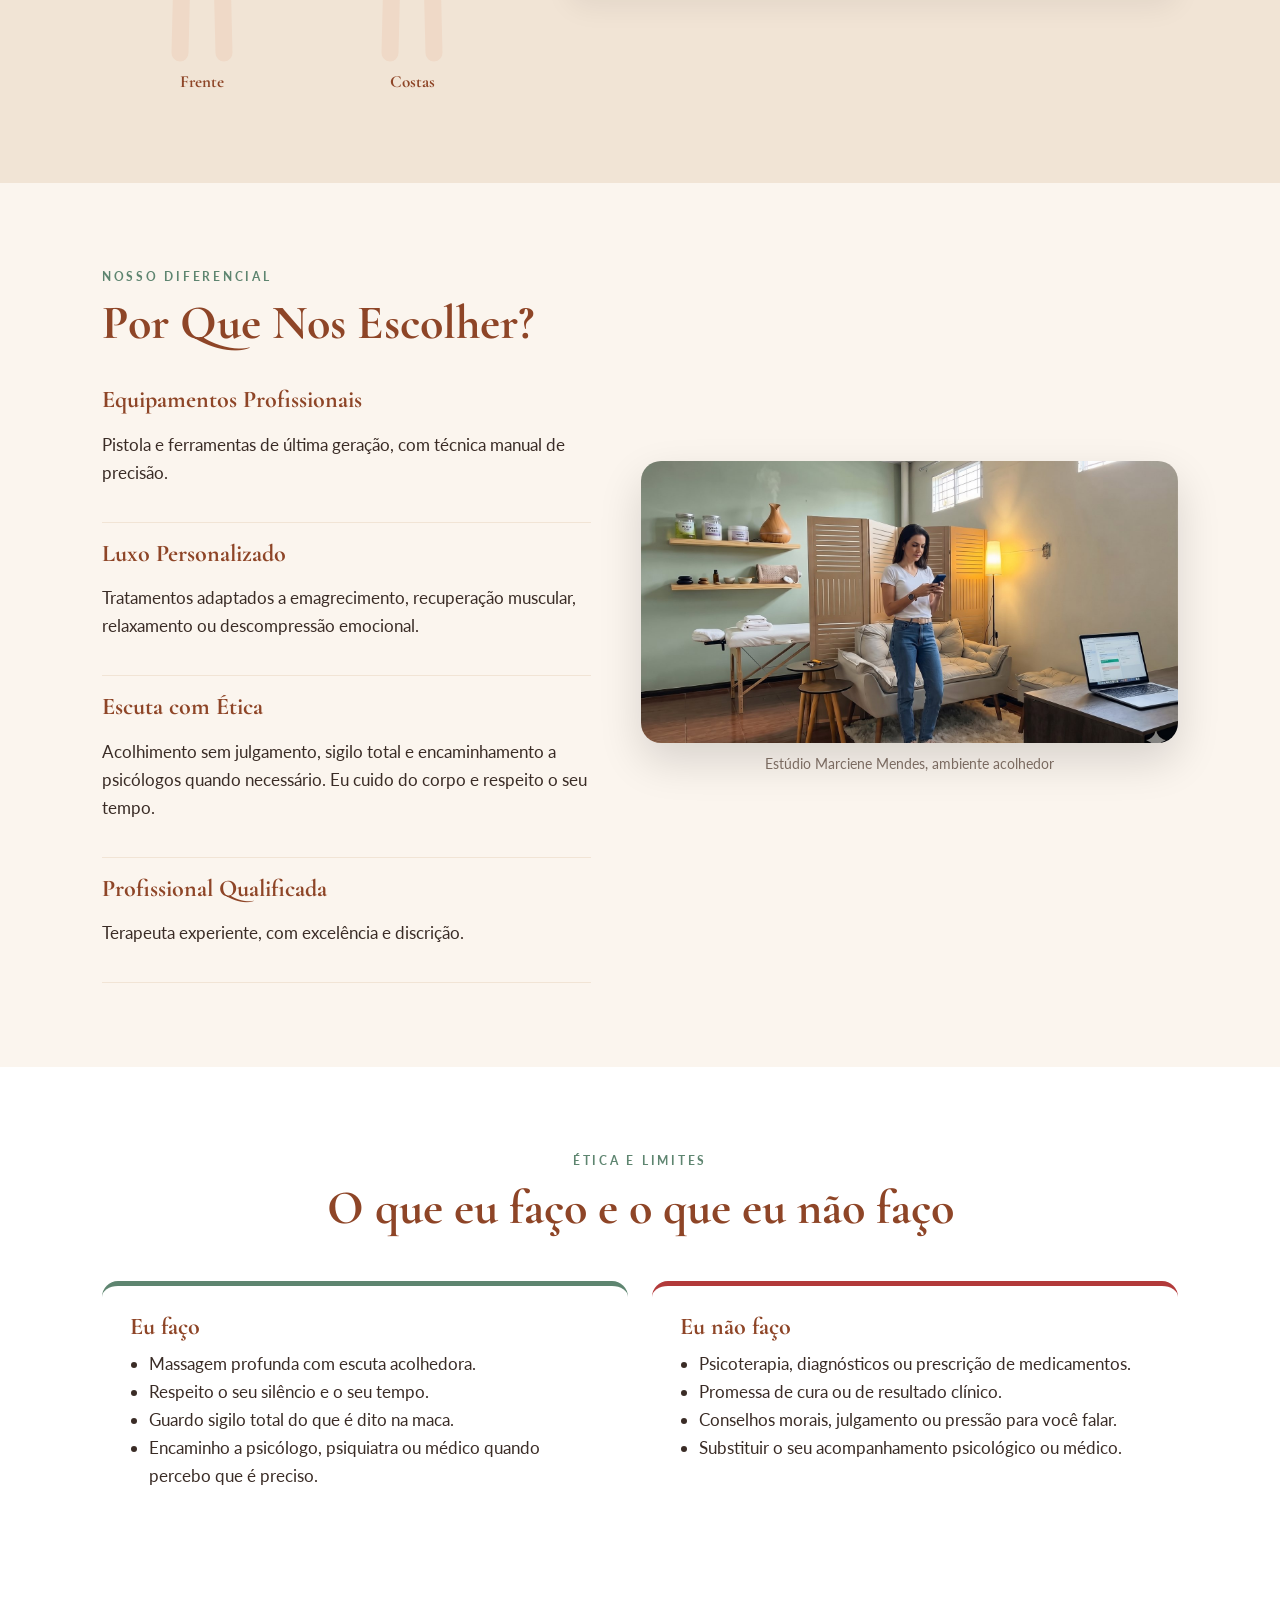
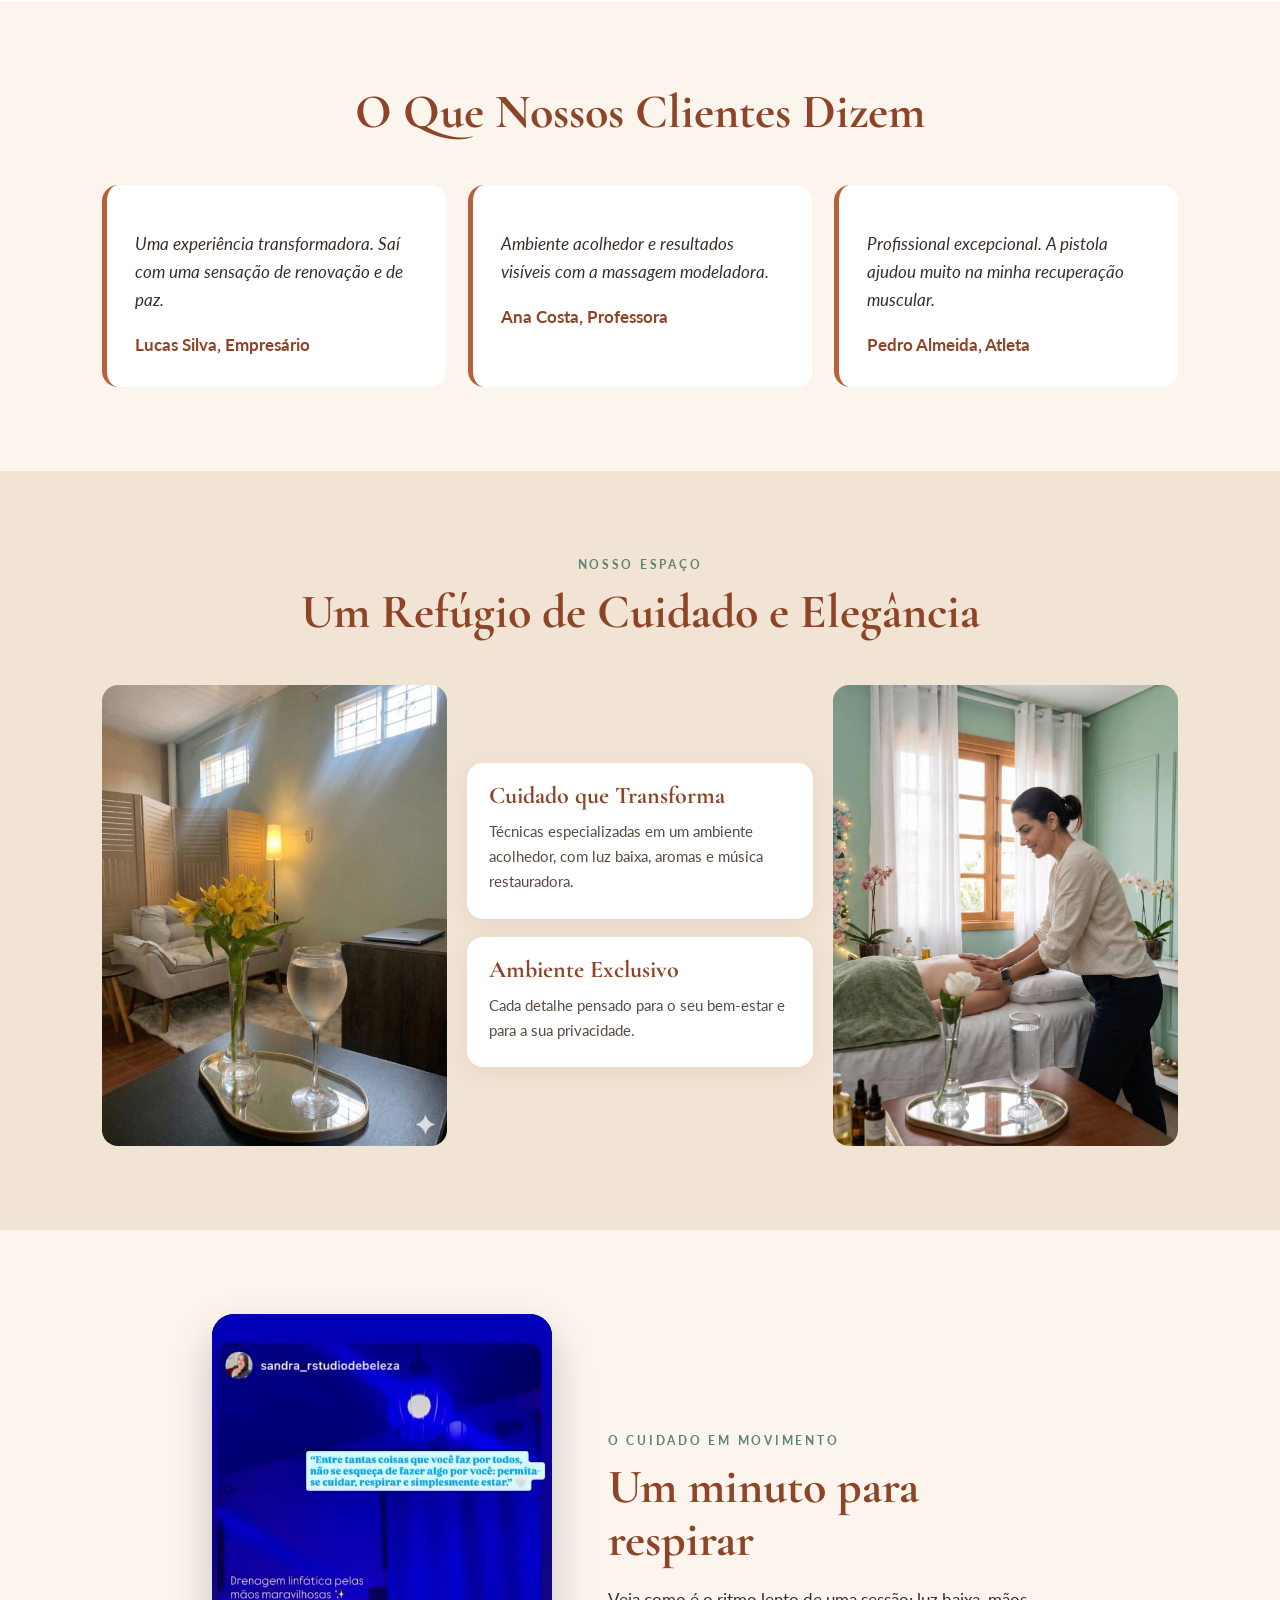
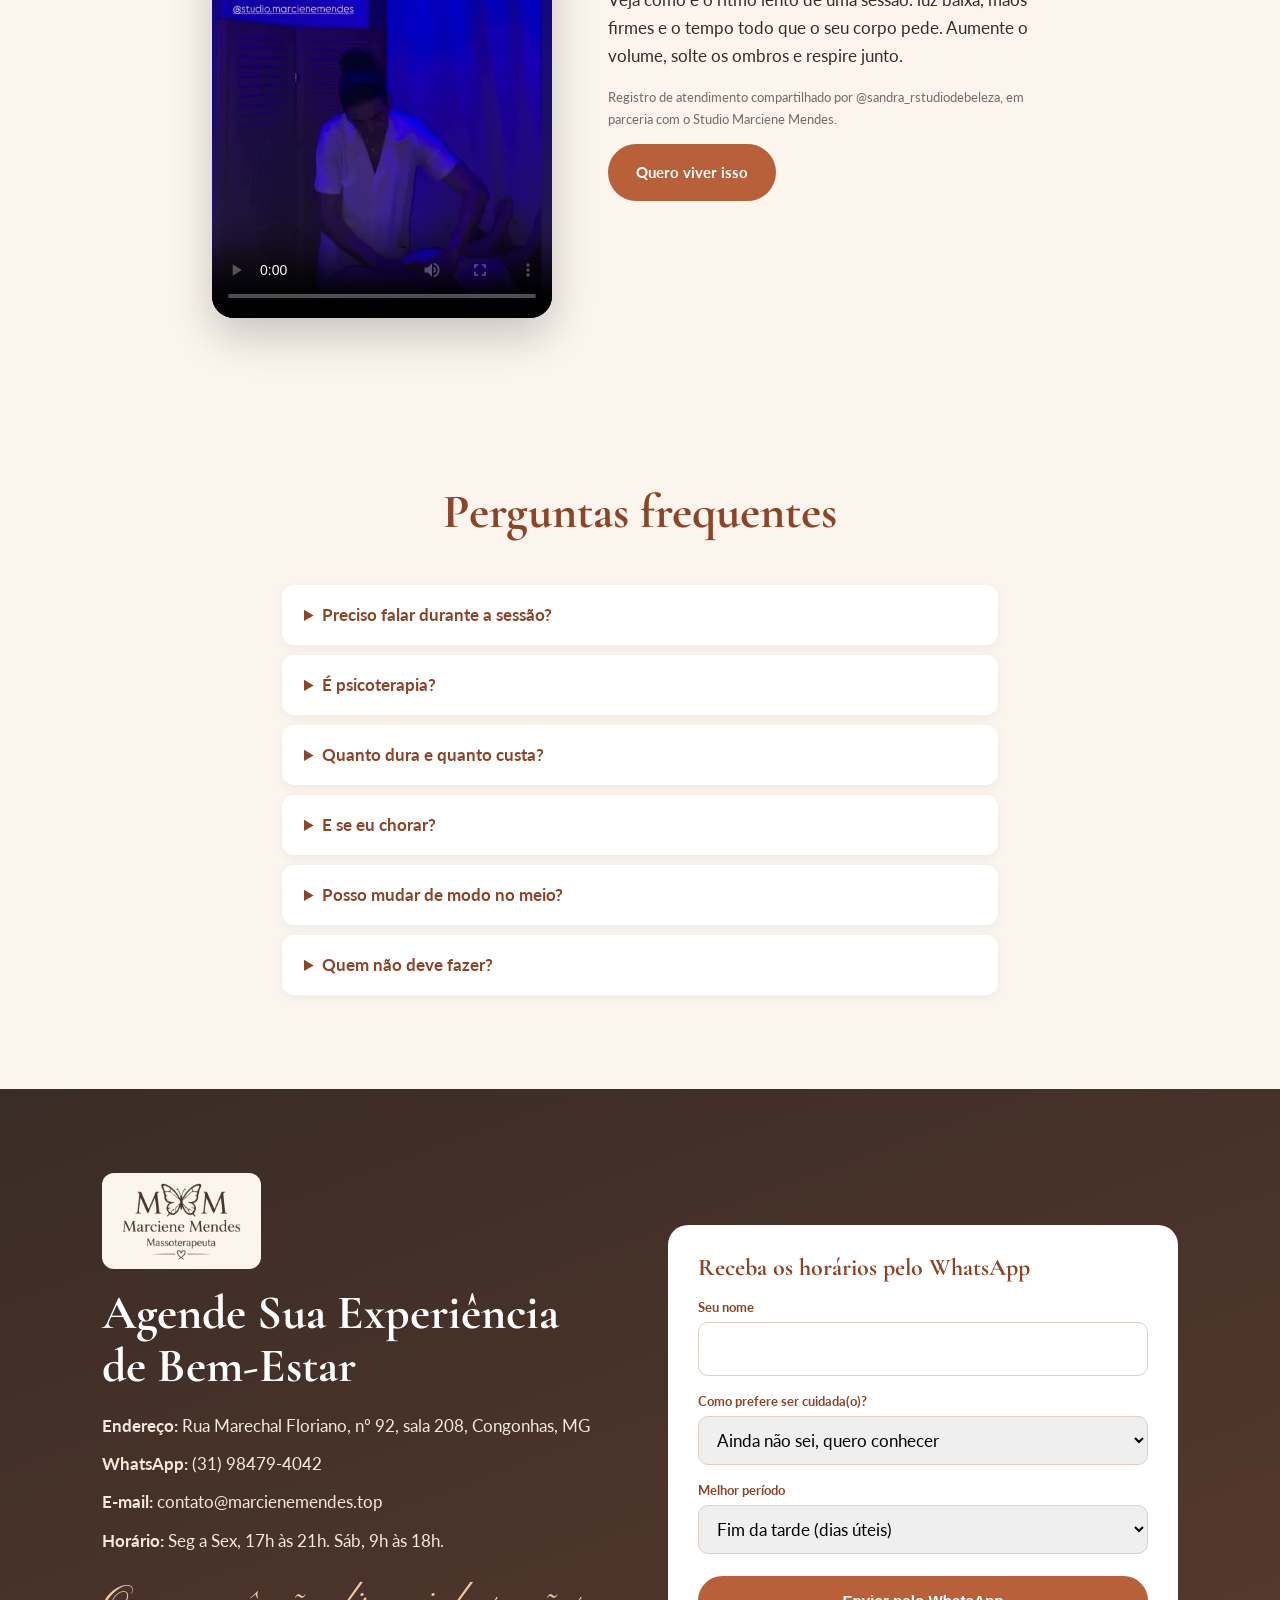
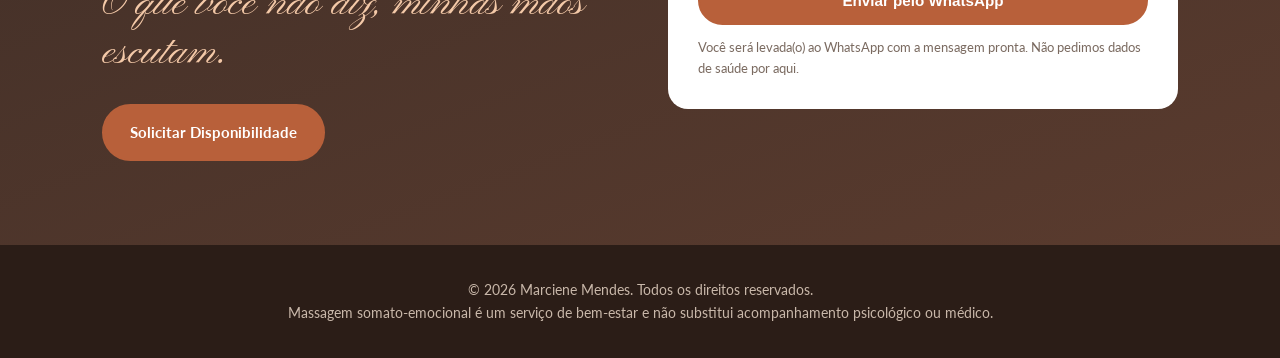
==== commit 095b4ff7: "Logo MM, imagem de pre-visualizacao do WhatsApp, fotos com o rosto real e video com musica Co-Author" ====
--- a/index.html
+++ b/index.html
@@ -5,6 +5,23 @@
 <meta name="viewport" content="width=device-width,initial-scale=1">
 <title>Marciene Mendes | Massagem somato-emocional em Congonhas, MG</title>
 <meta name="description" content="Terapeuta corporal em Congonhas, MG. Massagem profunda com escuta acolhedora: você escolhe falar ou ficar em silêncio. O que você não diz, minhas mãos escutam.">
+<meta property="og:type" content="website">
+<meta property="og:locale" content="pt_BR">
+<meta property="og:site_name" content="Marciene Mendes">
+<meta property="og:url" content="https://marcienemendes.top/">
+<meta property="og:title" content="Marciene Mendes | Massoterapeuta em Congonhas, MG">
+<meta property="og:description" content="Massagem profunda com escuta acolhedora. O que você não diz, minhas mãos escutam.">
+<meta property="og:image" content="https://marcienemendes.top/assets/og-whatsapp.jpg">
+<meta property="og:image:type" content="image/jpeg">
+<meta property="og:image:width" content="1200">
+<meta property="og:image:height" content="630">
+<meta property="og:image:alt" content="Logomarca Marciene Mendes Massoterapeuta">
+<meta name="twitter:card" content="summary_large_image">
+<meta name="twitter:title" content="Marciene Mendes | Massoterapeuta em Congonhas, MG">
+<meta name="twitter:description" content="Massagem profunda com escuta acolhedora. O que você não diz, minhas mãos escutam.">
+<meta name="twitter:image" content="https://marcienemendes.top/assets/og-whatsapp.jpg">
+<link rel="icon" type="image/png" href="assets/favicon.png">
+<link rel="apple-touch-icon" href="assets/apple-touch-icon.png">
 <link rel="preconnect" href="https://fonts.googleapis.com">
 <link href="https://fonts.googleapis.com/css2?family=Cormorant+Garamond:wght@500;600;700&family=Lato:wght@300;400;700&family=Pinyon+Script&display=swap" rel="stylesheet">
 <style>
@@ -19,15 +36,15 @@
 a{color:inherit}
 img{max-width:100%;display:block}
 .wrap{max-width:1120px;margin:0 auto;padding:0 22px}
-section{padding:84px 0;scroll-margin-top:68px}
+section{padding:84px 0;scroll-margin-top:80px}
 .eyebrow{font-size:.78rem;letter-spacing:.22em;text-transform:uppercase;color:var(--sage-d);font-weight:700;margin-bottom:10px}
 .script{font-family:'Pinyon Script',cursive;color:var(--terra);font-size:clamp(1.8rem,4vw,2.6rem);line-height:1.2}
 .btn{display:inline-block;padding:14px 26px;border-radius:40px;font-weight:700;text-decoration:none;font-size:.95rem;transition:.2s;border:2px solid var(--terra);cursor:pointer}
 .btn.fill{background:var(--terra);color:#fff}.btn.fill:hover{background:var(--terra-d);border-color:var(--terra-d)}
 .btn.line{background:transparent;color:var(--terra-d)}.btn.line:hover{background:var(--terra);color:#fff}
 header{position:sticky;top:0;z-index:50;background:rgba(251,245,238,.94);backdrop-filter:blur(8px);border-bottom:1px solid var(--sand)}
-.nav{display:flex;align-items:center;justify-content:space-between;height:68px}
-.nav img{height:42px}
+.nav{display:flex;align-items:center;justify-content:space-between;height:80px}
+.nav img{height:62px;width:auto}
 .nav ul{display:flex;gap:22px;list-style:none;margin:0;padding:0}
 .nav a{text-decoration:none;font-size:.88rem;font-weight:700;color:var(--ink)}
 .nav a:hover{color:var(--terra)}
@@ -93,13 +110,17 @@
 .espaco{display:grid;grid-template-columns:1fr 1fr 1fr;gap:20px;align-items:stretch}
 .espaco img{border-radius:16px;height:100%;object-fit:cover;min-height:260px}
 .espaco .txt{display:flex;flex-direction:column;justify-content:center;gap:18px}
+.videobox{display:grid;grid-template-columns:340px 1fr;gap:56px;align-items:center;max-width:900px}
+.vid video{width:100%;border-radius:22px;box-shadow:0 18px 44px rgba(0,0,0,.2);background:#000;display:block}
+.vcred{font-size:.82rem;color:var(--mute)}
+@media(max-width:900px){.videobox{grid-template-columns:1fr}.vid{max-width:320px;margin:0 auto}}
 details{background:#fff;border-radius:12px;padding:16px 22px;margin:10px 0;box-shadow:0 3px 12px rgba(0,0,0,.05)}
 summary{cursor:pointer;font-weight:700;color:var(--terra-d)}
 .contato{background:linear-gradient(160deg,#3A2C26,#5a3b2e);color:#f4e9de}
 .contato h2{color:#fff}
 .contato .grid{display:grid;grid-template-columns:1fr 1fr;gap:56px;align-items:center}
 .contato .info p{margin:.6em 0}
-.contato img.logo{height:60px;background:#fff;border-radius:10px;padding:6px 14px;margin-bottom:18px}
+.contato img.logo{height:96px;width:auto;background:#FBF5EE;border-radius:12px;padding:8px 18px;margin-bottom:18px}
 .form{background:#fff;color:var(--ink);border-radius:20px;padding:30px}
 .form label{display:block;font-size:.84rem;font-weight:700;margin:14px 0 4px;color:var(--terra-d)}
 .form input,.form select{width:100%;padding:12px 14px;border:1px solid #e0d0c0;border-radius:10px;font:inherit}
@@ -108,7 +129,7 @@
 footer{background:#2b1d17;color:#c9b8aa;text-align:center;padding:34px 22px;font-size:.85rem}
 .wa{position:fixed;right:18px;bottom:18px;z-index:60;background:#25D366;color:#fff;border-radius:50px;padding:13px 20px;font-weight:700;text-decoration:none;box-shadow:0 8px 24px rgba(0,0,0,.25);font-size:.9rem}
 @media(max-width:900px){
- .nav ul{display:none;position:absolute;top:68px;left:0;right:0;background:var(--cream);flex-direction:column;padding:18px 22px;gap:14px;border-bottom:1px solid var(--sand)}
+ .nav ul{display:none;position:absolute;top:80px;left:0;right:0;background:var(--cream);flex-direction:column;padding:18px 22px;gap:14px;border-bottom:1px solid var(--sand)}
  .nav ul.open{display:flex}.burger{display:block}.nav .btn{display:none}
  .sobre-grid,.featured,.modes,.ethics,.diff,.contato .grid,.mapa,.espaco{grid-template-columns:1fr}
  .steps{grid-template-columns:1fr 1fr}
@@ -120,7 +141,7 @@
 <body>
 
 <header><div class="wrap nav">
-<a href="#inicio"><img src="assets/logo-marciene-8ZEQM9sk.png" alt="Marciene Mendes"></a>
+<a href="#inicio"><img src="assets/logo-mm-header.png" alt="Marciene Mendes"></a>
 <button class="burger" aria-label="Menu" onclick="document.getElementById('menu').classList.toggle('open')">&#9776;</button>
 <ul id="menu">
 <li><a href="#inicio">Início</a></li><li><a href="#sobre">Sobre</a></li><li><a href="#servicos">Serviços</a></li>
@@ -140,7 +161,7 @@
 </div></div></section>
 
 <section id="sobre"><div class="wrap sobre-grid">
-<div class="photo"><img src="assets/marciene-foto-BiCtUOHQ.jpg" alt="Marciene Mendes, terapeuta corporal" loading="lazy"></div>
+<div class="photo"><img src="assets/marciene-foto-nova.jpg" alt="Marciene Mendes, terapeuta corporal" loading="lazy"></div>
 <div>
 <div class="eyebrow">Hospitalidade Mineira</div>
 <h2>Com Toque de Sofisticação</h2>
@@ -157,7 +178,7 @@
 <p>Do alívio muscular profundo à nova sessão que une toque e escuta.</p></div>
 
 <div class="featured">
-<img src="assets/massagem-sessao-BvLfZwQI.jpg" alt="Sessão de massagem somato-emocional" loading="lazy">
+<img src="assets/massagem-sessao-nova.jpg" alt="Sessão de massagem somato-emocional" loading="lazy">
 <div class="in"><span class="tag">Novidade</span>
 <h3>Sessão Toque &amp; Desabafo</h3>
 <p>Massagem somato-emocional integrativa de 75 a 90 minutos. Toque profundo, respiração guiada e escuta acolhedora, de orientação psicanalítica, para soltar o corpo e o peso da semana.</p>
@@ -204,7 +225,7 @@
 <div><h3>Escuta com Ética</h3><p>Acolhimento sem julgamento, sigilo total e encaminhamento a psicólogos quando necessário. Eu cuido do corpo e respeito o seu tempo.</p></div>
 <div><h3>Profissional Qualificada</h3><p>Terapeuta experiente, com excelência e discrição.</p></div>
 </div></div>
-<div><img src="assets/studio-ambiente-CnL20YJd.jpg" alt="Estúdio Marciene Mendes, ambiente acolhedor" loading="lazy"><p style="text-align:center;color:var(--mute);font-size:.85rem;margin-top:10px">Estúdio Marciene Mendes, ambiente acolhedor</p></div>
+<div><img src="assets/studio-ambiente-nova.jpg" alt="Estúdio Marciene Mendes, ambiente acolhedor" loading="lazy"><p style="text-align:center;color:var(--mute);font-size:.85rem;margin-top:10px">Estúdio Marciene Mendes, ambiente acolhedor</p></div>
 </div></section>
 
 <section class="alt"><div class="wrap">
@@ -228,8 +249,16 @@
 <img src="assets/recepcao-studio-DFFBD6kh.jpg" alt="Recepção do estúdio" loading="lazy">
 <div class="txt"><div class="card"><div class="in"><h3>Cuidado que Transforma</h3><p>Técnicas especializadas em um ambiente acolhedor, com luz baixa, aromas e música restauradora.</p></div></div>
 <div class="card"><div class="in"><h3>Ambiente Exclusivo</h3><p>Cada detalhe pensado para o seu bem-estar e para a sua privacidade.</p></div></div></div>
-<img src="assets/massagem-sessao-BvLfZwQI.jpg" alt="Sala de atendimento" loading="lazy">
-</div></div></section>
+<img src="assets/massagem-sessao-nova.jpg" alt="Sala de atendimento" loading="lazy">
+</div></div></section>
+
+<section id="video"><div class="wrap videobox">
+<div class="vid"><video controls preload="metadata" playsinline poster="midia/poster.jpg"><source src="midia/video-relaxamento.mp4" type="video/mp4">Seu navegador não reproduz vídeo.</video></div>
+<div><div class="eyebrow">O cuidado em movimento</div><h2>Um minuto para respirar</h2>
+<p>Veja como é o ritmo lento de uma sessão: luz baixa, mãos firmes e o tempo todo que o seu corpo pede. Aumente o volume, solte os ombros e respire junto.</p>
+<p class="vcred">Registro de atendimento compartilhado por @sandra_rstudiodebeleza, em parceria com o Studio Marciene Mendes.</p>
+<a class="btn fill" href="#contato">Quero viver isso</a></div>
+</div></section>
 
 <section><div class="wrap" style="max-width:760px">
 <div class="title-c"><h2>Perguntas frequentes</h2></div>
@@ -242,7 +271,7 @@
 </div></section>
 
 <section class="contato" id="contato"><div class="wrap grid">
-<div class="info"><img class="logo" src="assets/logo-marciene-8ZEQM9sk.png" alt="Marciene Mendes">
+<div class="info"><img class="logo" src="assets/logo-mm-header.png" alt="Marciene Mendes">
 <h2>Agende Sua Experiência de Bem-Estar</h2>
 <p><b>Endereço:</b> Rua Marechal Floriano, nº 92, sala 208, Congonhas, MG</p>
 <p><b>WhatsApp:</b> (31) 98479-4042</p>
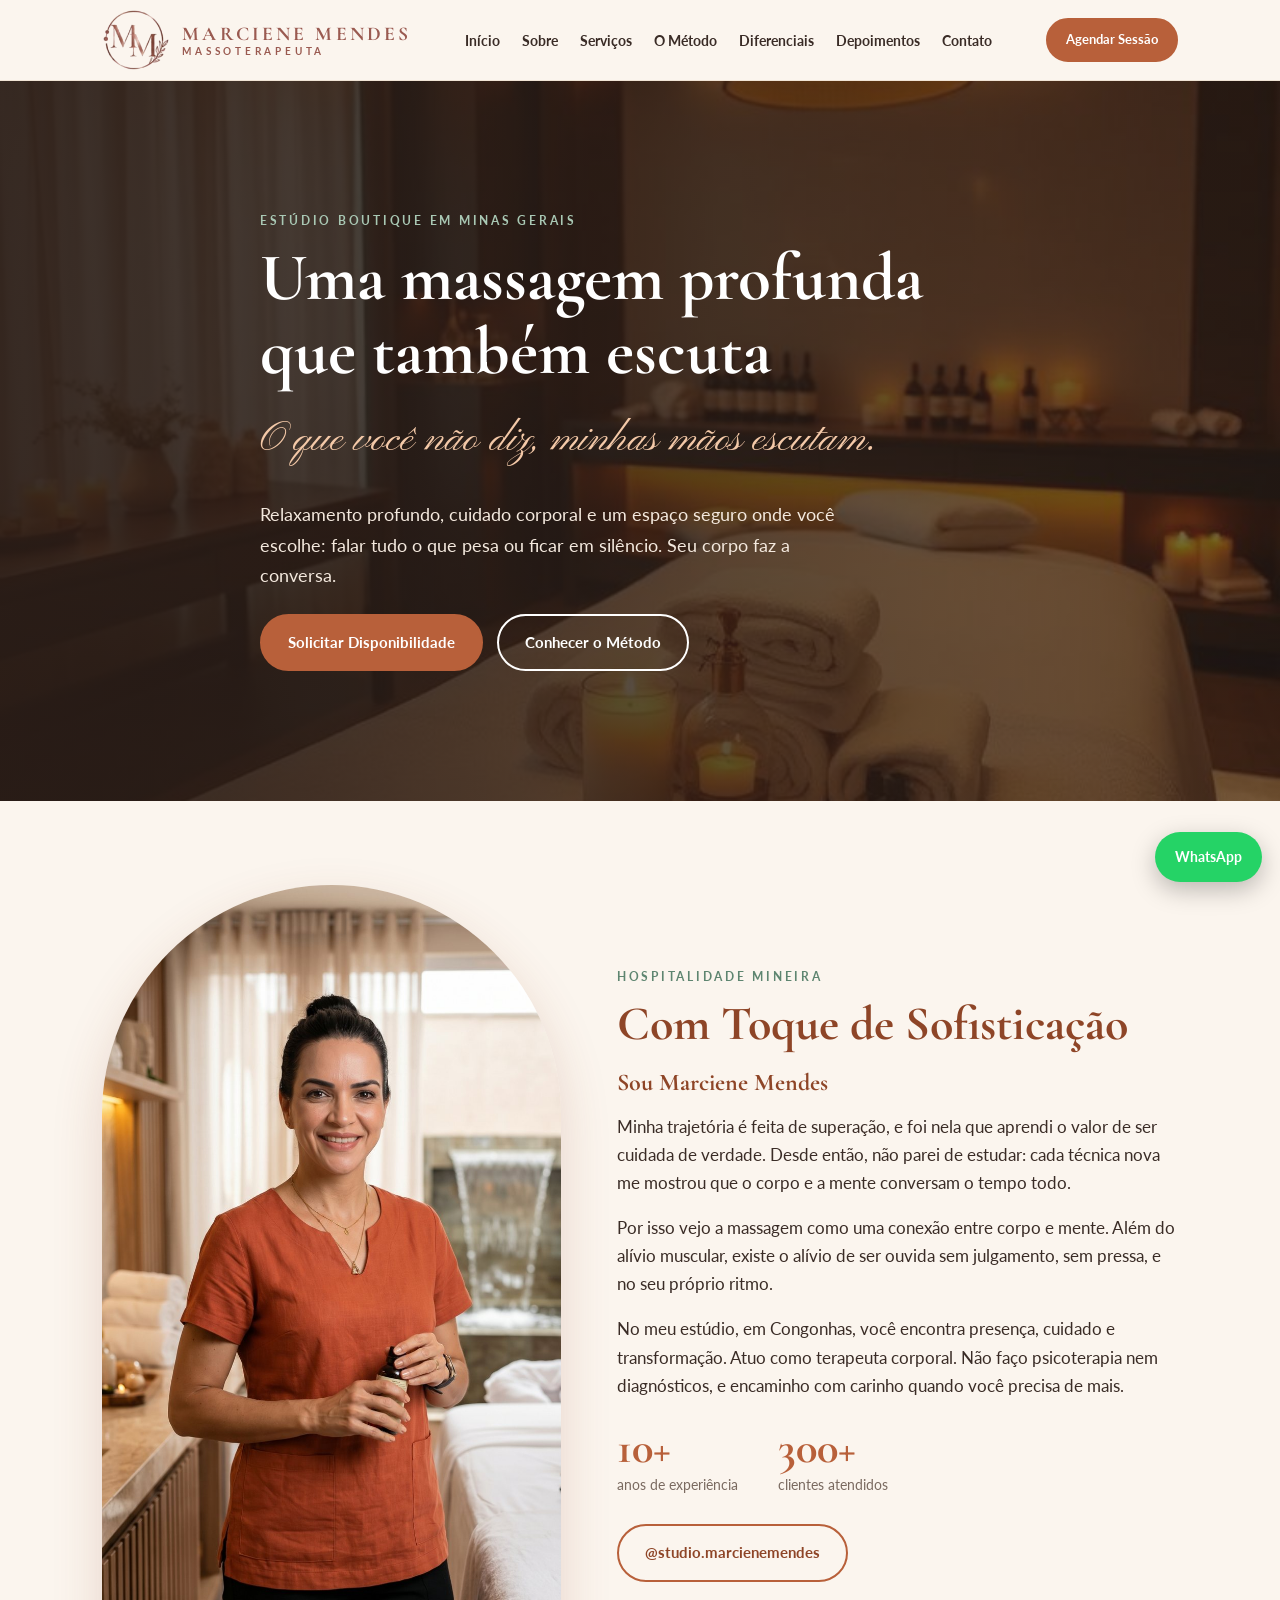
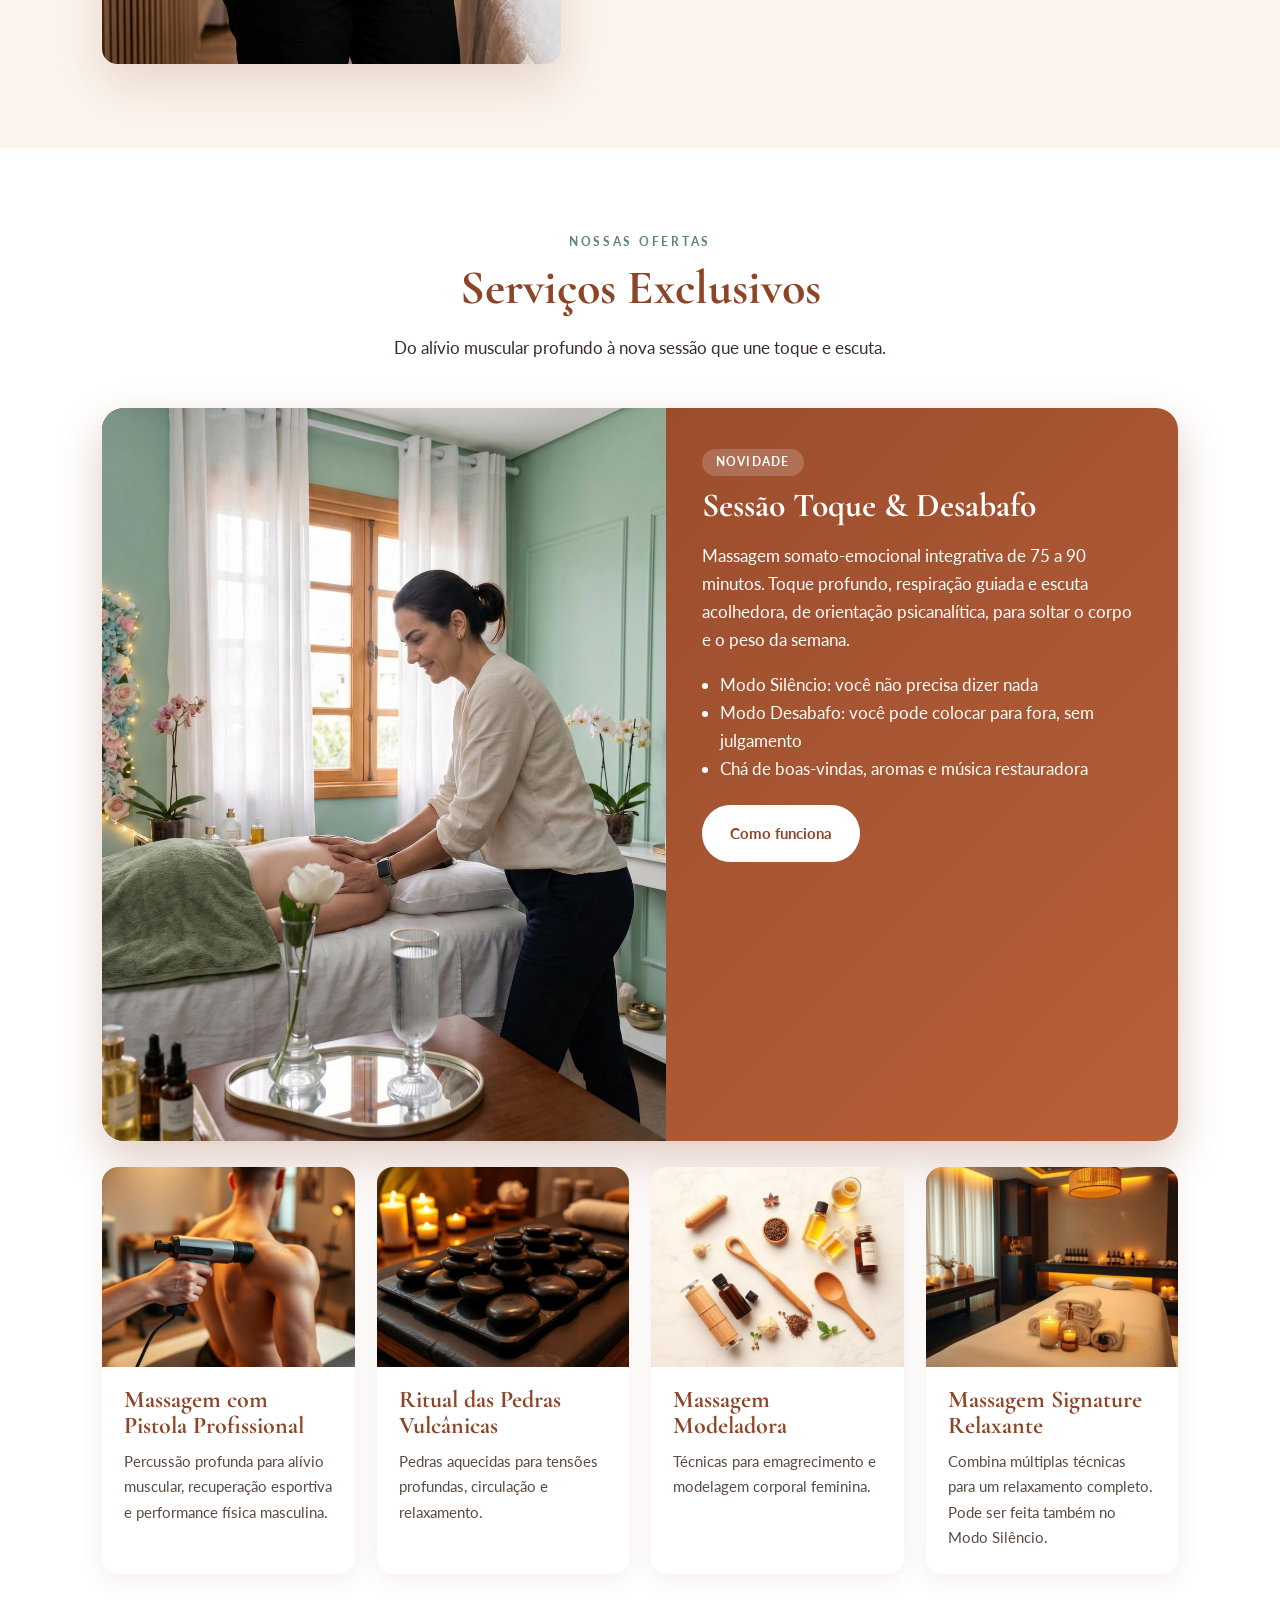
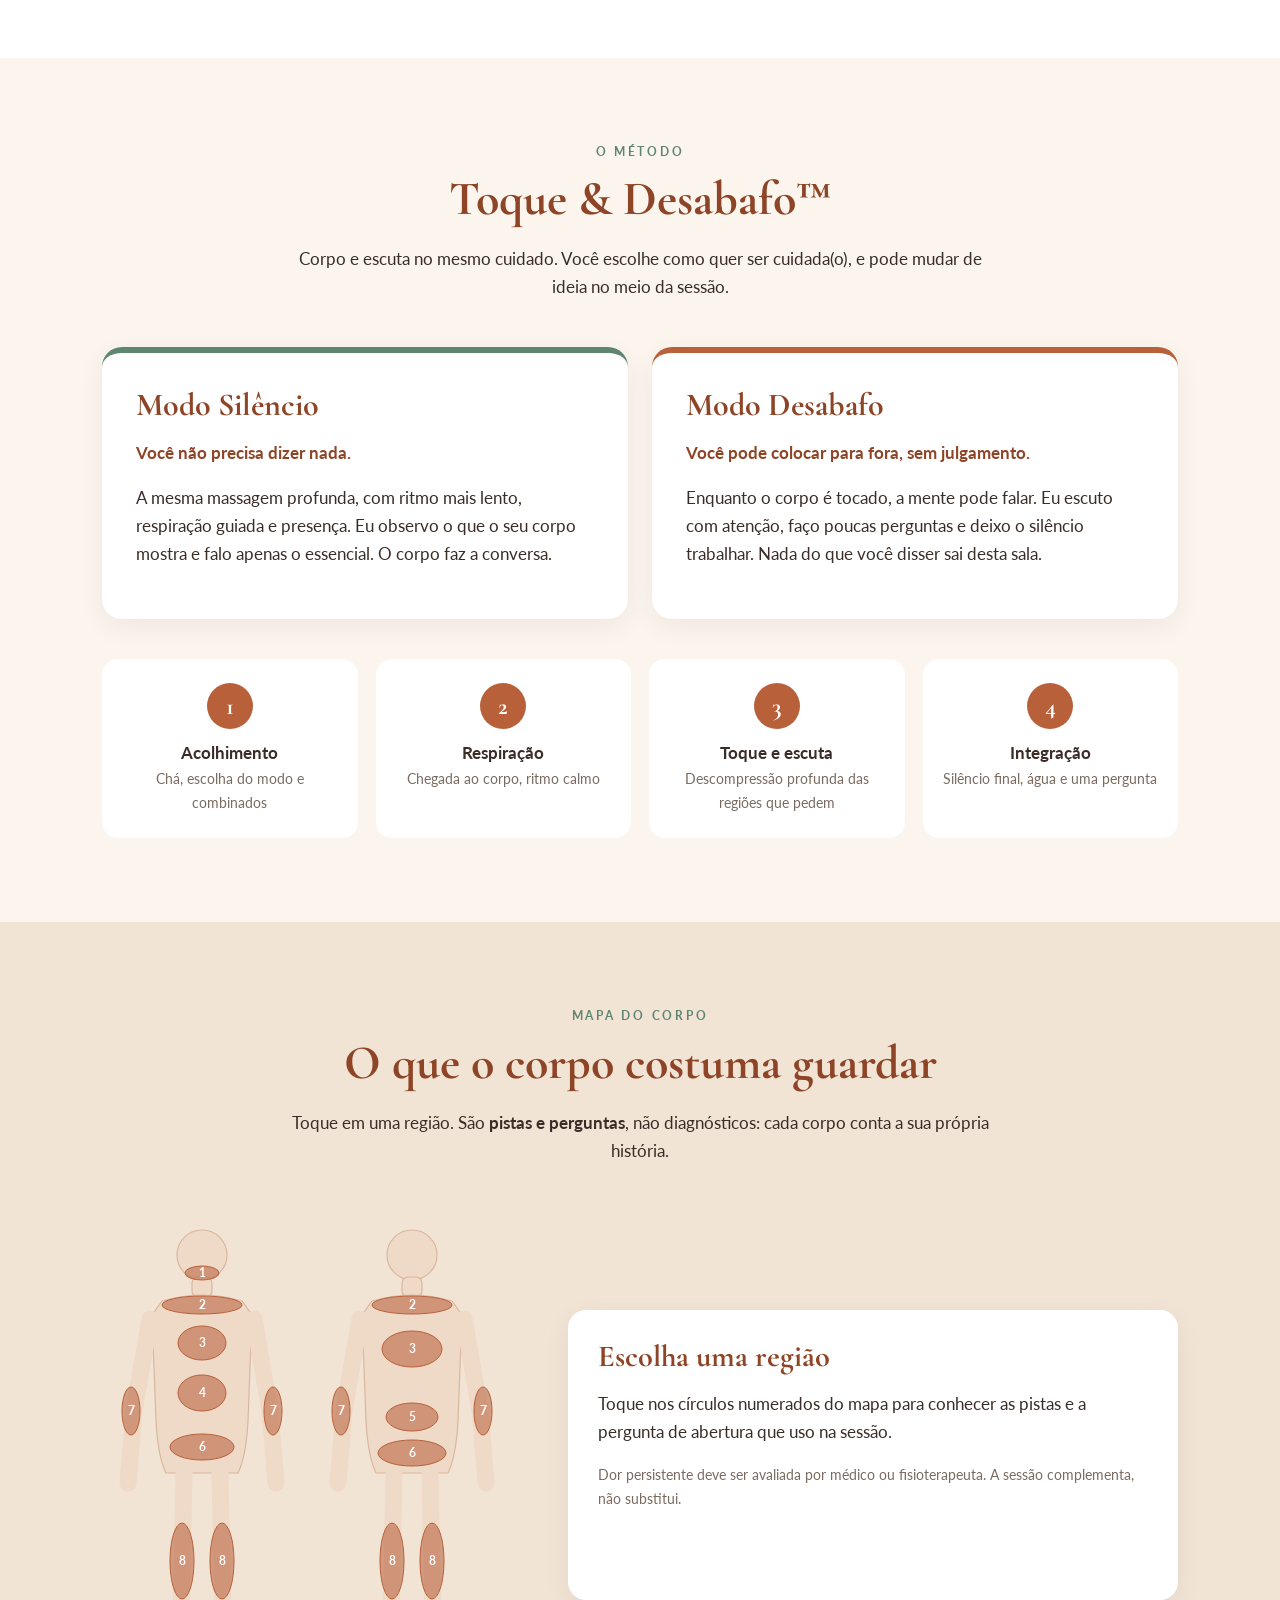
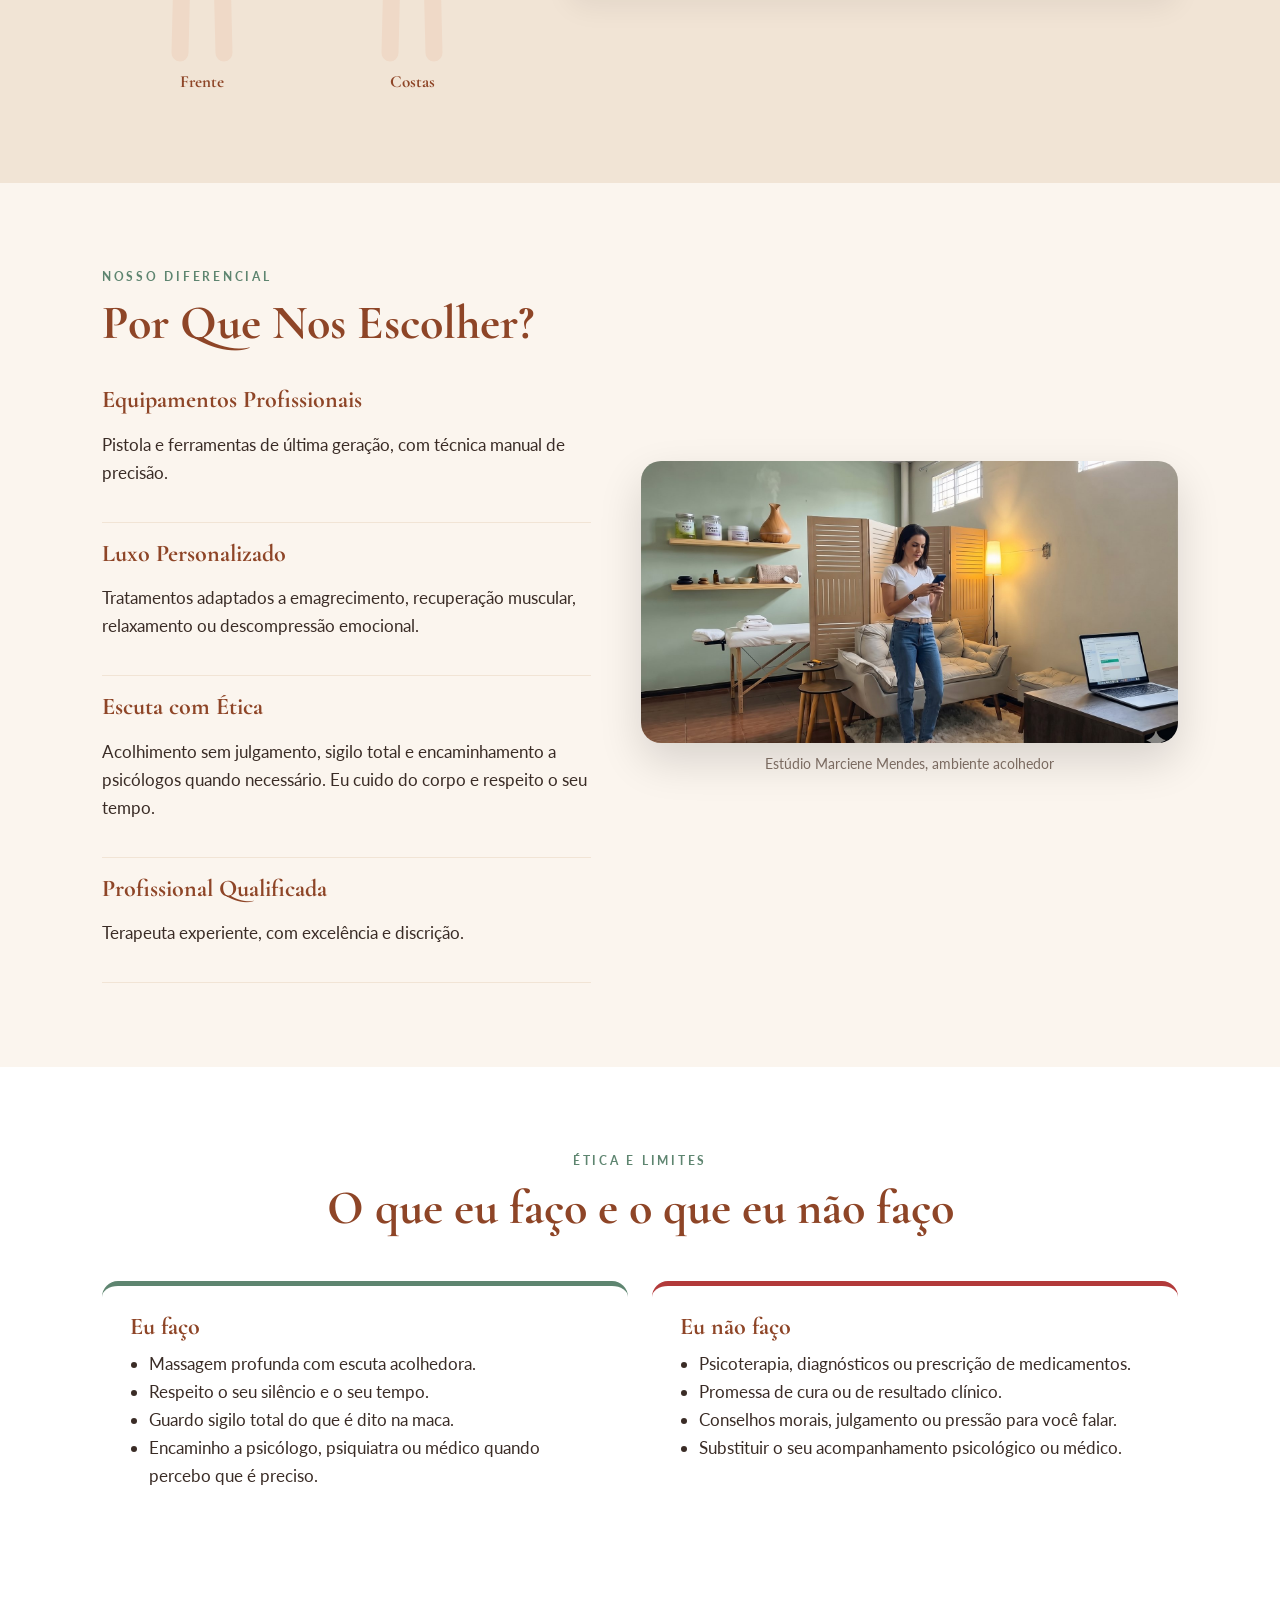
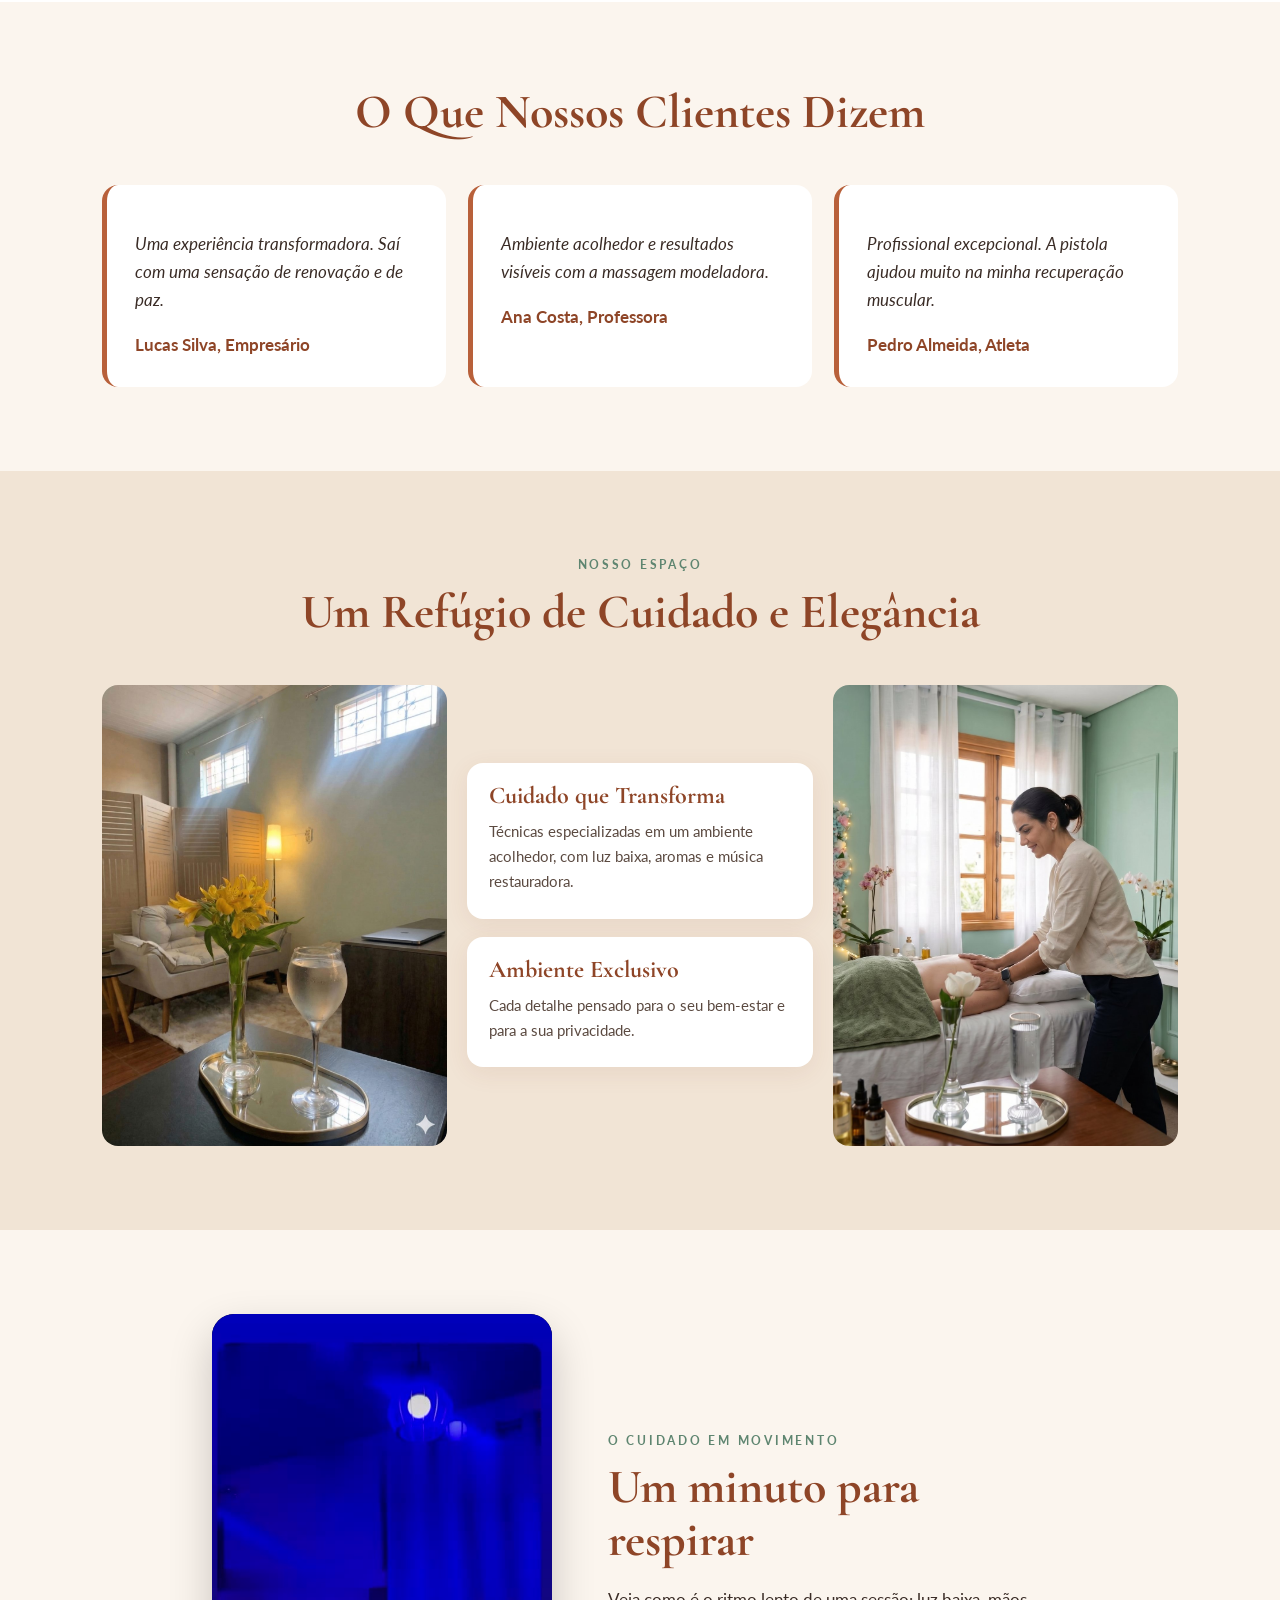
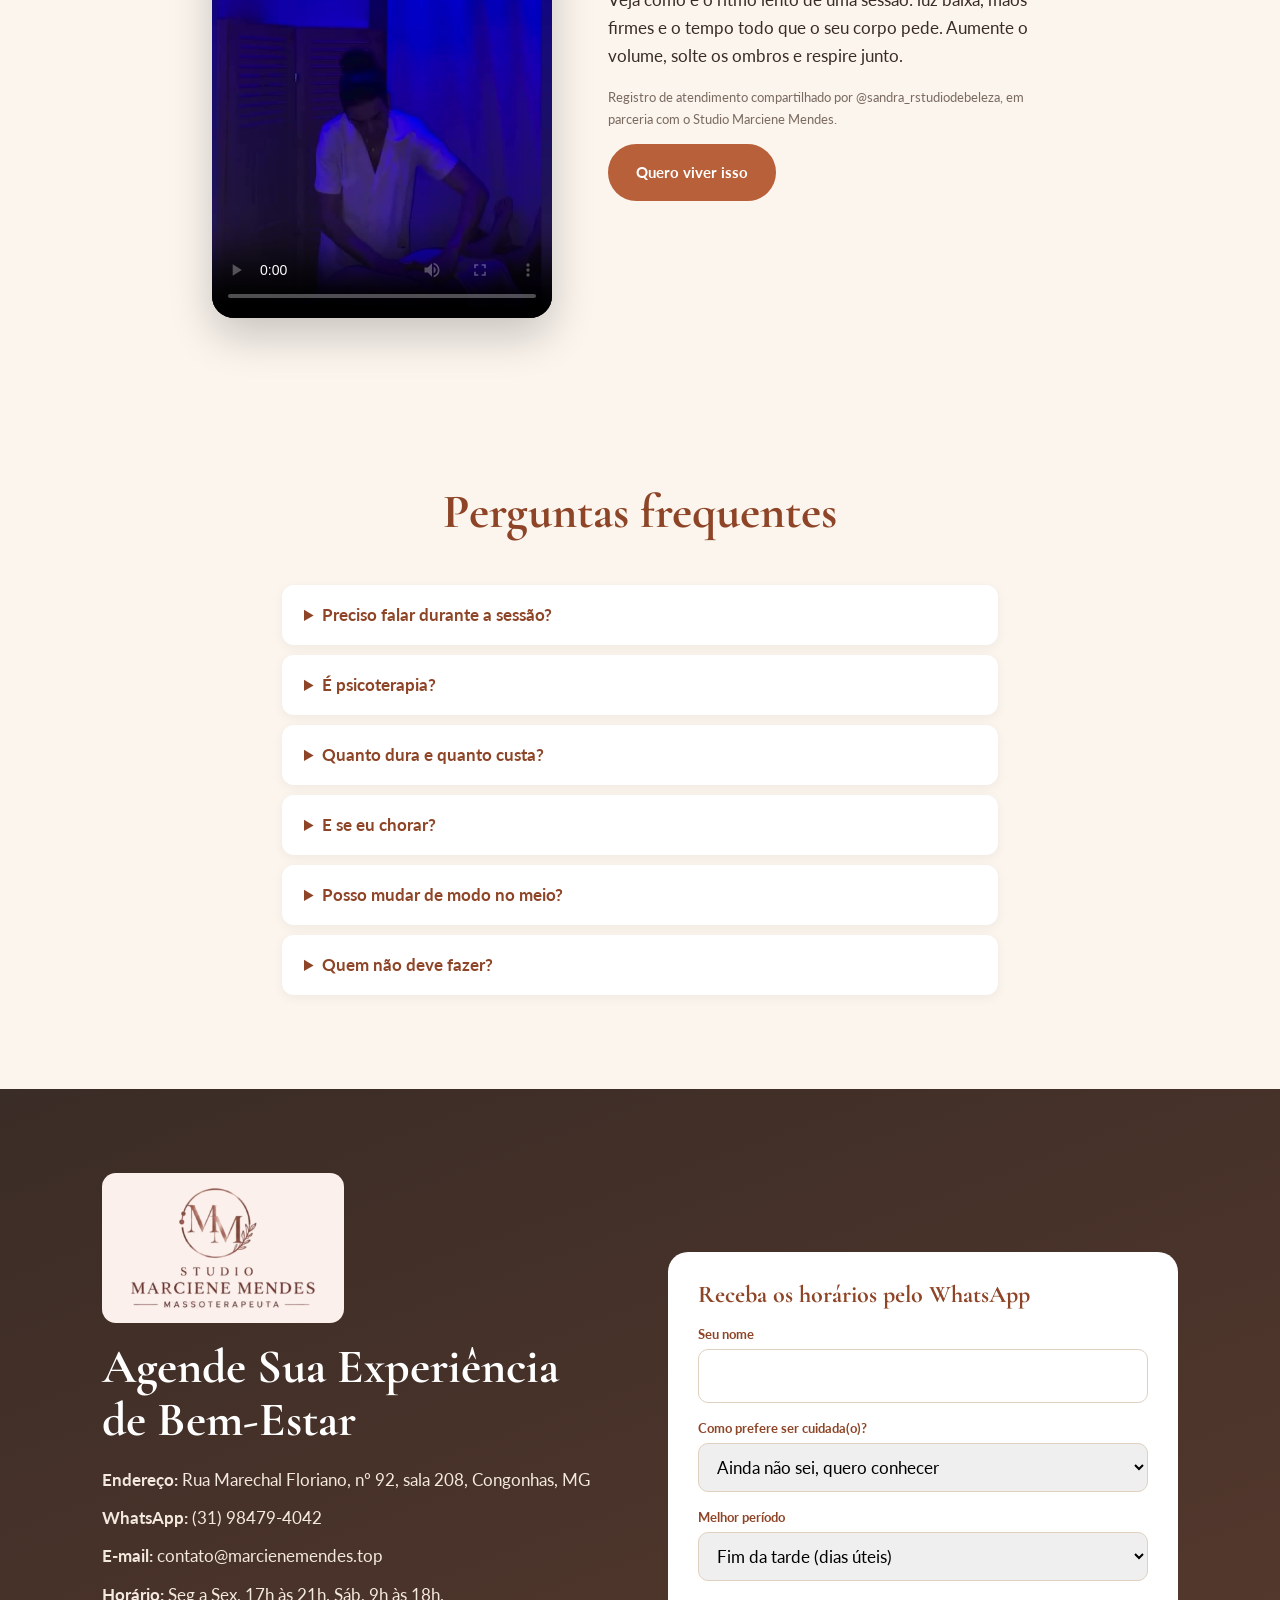
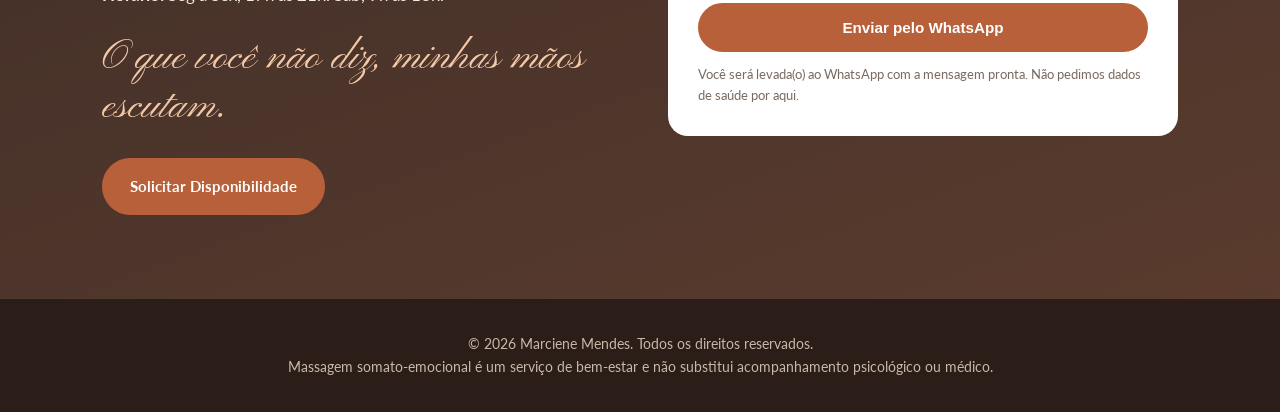
==== commit a4385d88: "Nova logomarca Studio Marciene Mendes (MM rose gold), imagem de pre-visualizacao e favicon Co-Author" ====
--- a/index.html
+++ b/index.html
@@ -9,15 +9,15 @@
 <meta property="og:locale" content="pt_BR">
 <meta property="og:site_name" content="Marciene Mendes">
 <meta property="og:url" content="https://marcienemendes.top/">
-<meta property="og:title" content="Marciene Mendes | Massoterapeuta em Congonhas, MG">
+<meta property="og:title" content="Studio Marciene Mendes | Massoterapeuta em Congonhas, MG">
 <meta property="og:description" content="Massagem profunda com escuta acolhedora. O que você não diz, minhas mãos escutam.">
 <meta property="og:image" content="https://marcienemendes.top/assets/og-whatsapp.jpg">
 <meta property="og:image:type" content="image/jpeg">
 <meta property="og:image:width" content="1200">
 <meta property="og:image:height" content="630">
-<meta property="og:image:alt" content="Logomarca Marciene Mendes Massoterapeuta">
+<meta property="og:image:alt" content="Logomarca Studio Marciene Mendes Massoterapeuta">
 <meta name="twitter:card" content="summary_large_image">
-<meta name="twitter:title" content="Marciene Mendes | Massoterapeuta em Congonhas, MG">
+<meta name="twitter:title" content="Studio Marciene Mendes | Massoterapeuta em Congonhas, MG">
 <meta name="twitter:description" content="Massagem profunda com escuta acolhedora. O que você não diz, minhas mãos escutam.">
 <meta name="twitter:image" content="https://marcienemendes.top/assets/og-whatsapp.jpg">
 <link rel="icon" type="image/png" href="assets/favicon.png">
@@ -44,7 +44,7 @@
 .btn.line{background:transparent;color:var(--terra-d)}.btn.line:hover{background:var(--terra);color:#fff}
 header{position:sticky;top:0;z-index:50;background:rgba(251,245,238,.94);backdrop-filter:blur(8px);border-bottom:1px solid var(--sand)}
 .nav{display:flex;align-items:center;justify-content:space-between;height:80px}
-.nav img{height:62px;width:auto}
+.brand{display:flex;align-items:center;gap:12px;text-decoration:none}.brand img{height:62px;width:auto}.brand span{display:flex;flex-direction:column;line-height:1.15}.brand b{font-family:"Cormorant Garamond",serif;font-size:1.22rem;letter-spacing:.16em;color:#9A5A50;font-weight:700}.brand small{font-size:.62rem;letter-spacing:.38em;color:#9A5A50;font-weight:700}
 .nav ul{display:flex;gap:22px;list-style:none;margin:0;padding:0}
 .nav a{text-decoration:none;font-size:.88rem;font-weight:700;color:var(--ink)}
 .nav a:hover{color:var(--terra)}
@@ -120,7 +120,7 @@
 .contato h2{color:#fff}
 .contato .grid{display:grid;grid-template-columns:1fr 1fr;gap:56px;align-items:center}
 .contato .info p{margin:.6em 0}
-.contato img.logo{height:96px;width:auto;background:#FBF5EE;border-radius:12px;padding:8px 18px;margin-bottom:18px}
+.contato img.logo{height:150px;width:auto;background:#FCF0EC;border-radius:14px;padding:12px 26px;margin-bottom:18px}
 .form{background:#fff;color:var(--ink);border-radius:20px;padding:30px}
 .form label{display:block;font-size:.84rem;font-weight:700;margin:14px 0 4px;color:var(--terra-d)}
 .form input,.form select{width:100%;padding:12px 14px;border:1px solid #e0d0c0;border-radius:10px;font:inherit}
@@ -128,6 +128,7 @@
 .form small{display:block;margin-top:12px;color:var(--mute);font-size:.8rem}
 footer{background:#2b1d17;color:#c9b8aa;text-align:center;padding:34px 22px;font-size:.85rem}
 .wa{position:fixed;right:18px;bottom:18px;z-index:60;background:#25D366;color:#fff;border-radius:50px;padding:13px 20px;font-weight:700;text-decoration:none;box-shadow:0 8px 24px rgba(0,0,0,.25);font-size:.9rem}
+@media(max-width:560px){.brand span{display:none}}
 @media(max-width:900px){
  .nav ul{display:none;position:absolute;top:80px;left:0;right:0;background:var(--cream);flex-direction:column;padding:18px 22px;gap:14px;border-bottom:1px solid var(--sand)}
  .nav ul.open{display:flex}.burger{display:block}.nav .btn{display:none}
@@ -141,7 +142,7 @@
 <body>
 
 <header><div class="wrap nav">
-<a href="#inicio"><img src="assets/logo-mm-header.png" alt="Marciene Mendes"></a>
+<a class="brand" href="#inicio"><img src="assets/logo-mm-monograma.png" alt="Logomarca MM, Studio Marciene Mendes"><span><b>MARCIENE MENDES</b><small>MASSOTERAPEUTA</small></span></a>
 <button class="burger" aria-label="Menu" onclick="document.getElementById('menu').classList.toggle('open')">&#9776;</button>
 <ul id="menu">
 <li><a href="#inicio">Início</a></li><li><a href="#sobre">Sobre</a></li><li><a href="#servicos">Serviços</a></li>
@@ -271,7 +272,7 @@
 </div></section>
 
 <section class="contato" id="contato"><div class="wrap grid">
-<div class="info"><img class="logo" src="assets/logo-mm-header.png" alt="Marciene Mendes">
+<div class="info"><img class="logo" src="assets/logo-studio-mm.png" alt="Studio Marciene Mendes Massoterapeuta">
 <h2>Agende Sua Experiência de Bem-Estar</h2>
 <p><b>Endereço:</b> Rua Marechal Floriano, nº 92, sala 208, Congonhas, MG</p>
 <p><b>WhatsApp:</b> (31) 98479-4042</p>
